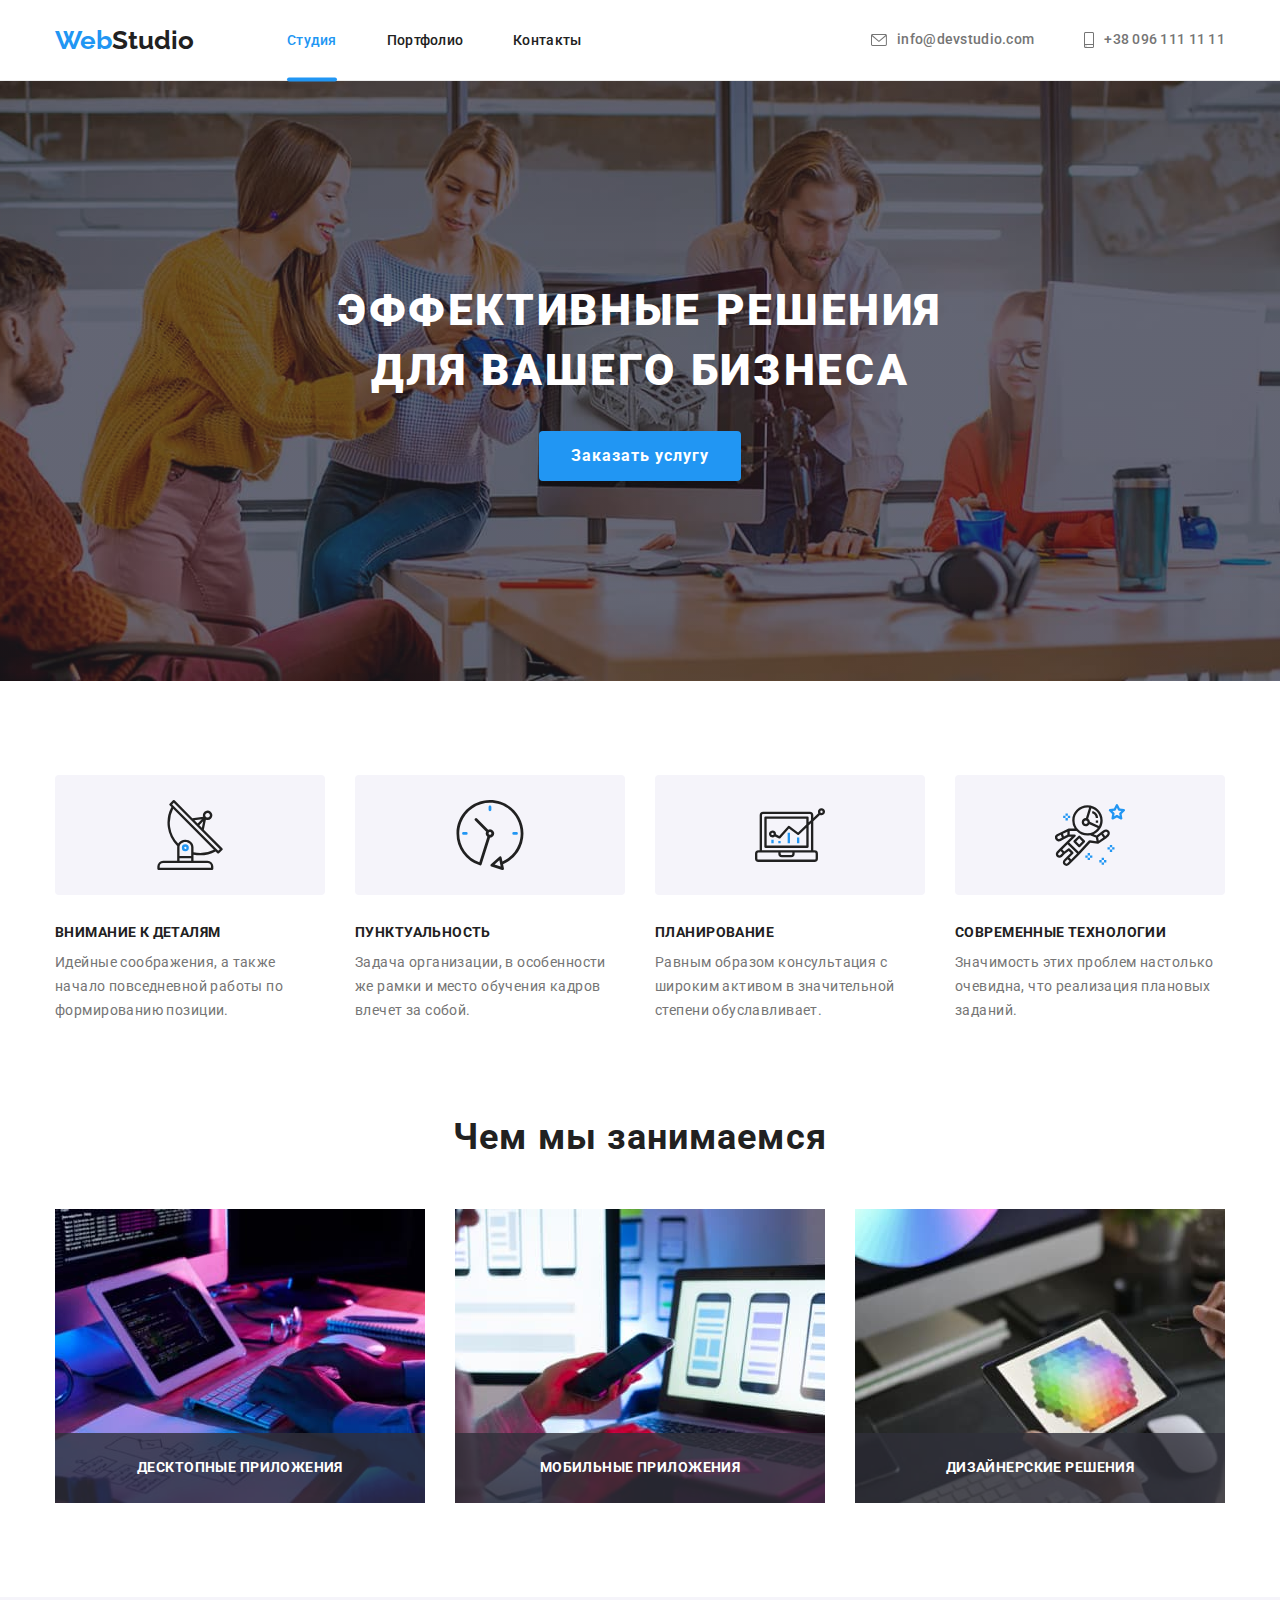
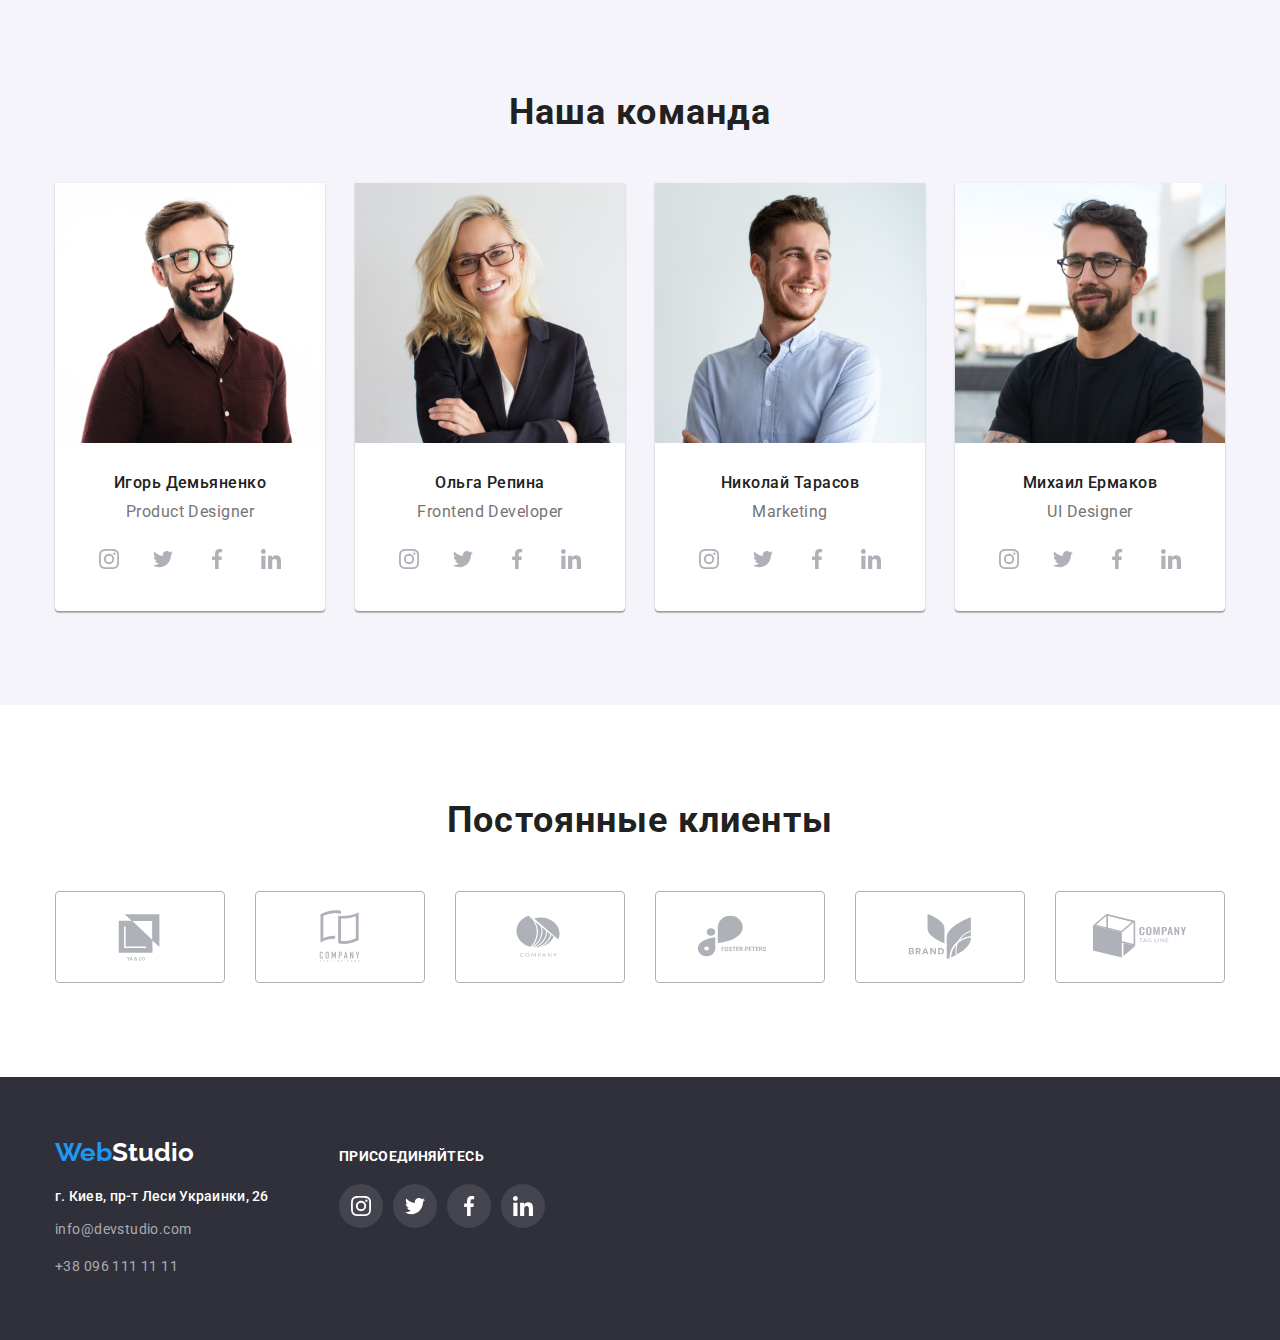
==== index.html @ 439feb78 "copy files fm mod#5" ====
<!DOCTYPE html>
<html lang="ru">
  <head>
    <meta charset="UTF-8" />
    <meta http-equiv="X-UA-Compatible" content="IE=edge" />
    <meta name="viewport" content="width=device-width, initial-scale=1.0" />
    <title>Студия</title>
    <link rel="preconnect" href="https://fonts.googleapis.com" />
    <link rel="preconnect" href="https://fonts.gstatic.com" crossorigin />
    <link
      href="https://fonts.googleapis.com/css2?family=Raleway:wght@700&family=Roboto:wght@400;500;700;900&display=swap"
      rel="stylesheet"
    />
    <link
      rel="stylesheet"
      href="https://cdnjs.cloudflare.com/ajax/libs/modern-normalize/1.1.0/modern-normalize.min.css"
    />
    <link rel="stylesheet" href="./css/styles.css" />
  </head>
  <body>
    <header class="main-header">
      <div class="container flex hrznt-cent">
        <a href="./index.html" class="logo" lang="en"
          ><span class="accent">Web</span>Studio</a
        >
        <nav class="main-nav">
          <ul class="main-manu list">
            <li class="link">
              <a href="./index.html" class="current main-menu-link">Студия</a>
            </li>
            <li class="link">
              <a href="./portfolio.html" class="main-menu-link">Портфолио</a>
            </li>
            <li class="link">
              <a href="#" class="main-menu-link">Контакты</a>
            </li>
          </ul>
        </nav>
        <ul class="address-nav list">
          <li class="address-link">
            <a
              href="mailto:info@devstudio.com"
              class="contacts-header"
              lang="en"
            >
              <svg class="mail-icon" style="width: 16px; height: 12px">
                <use href="./images/icons.svg#icon-envelope"></use>
              </svg>
              info@devstudio.com</a
            >
          </li>
          <li class="address-link">
            <a href="tel:+380961111111" class="contacts-header">
              <svg class="phone-icon" style="width: 10px; height: 16px">
                <use href="./images/icons.svg#icon-smartphone"></use>
              </svg>
              +38 096 111 11 11</a
            >
          </li>
        </ul>
      </div>
    </header>
    <main class="main-content">
      <section class="hero">
        <div class="container">
          <h1 class="hero-title">
            Эффективные решения<br />
            для вашего бизнеса
          </h1>
          <button data-modal-open class="hero-button" type="button">
            Заказать услугу
          </button>
        </div>
      </section>
      <section class="section">
        <div class="container">
          <h2 class="section-title hide">Особенности</h2>
          <ul class="list vision-list">
            <li class="our-vision-list-item">
              <div class="vision-item">
                <svg class="vision-icon" style="width: 70px; height: 70px">
                  <use href="./images/icons.svg#icon-antenna"></use>
                </svg>
              </div>
              <h3 class="vision-title">Внимание к деталям</h3>
              <p class="vision-description">
                Идейные соображения, а также начало повседневной работы по
                формированию позиции.
              </p>
            </li>
            <li class="our-vision-list-item">
              <div class="vision-item">
                <svg class="vision-icon" style="width: 70px; height: 70px">
                  <use href="./images/icons.svg#icon-clock"></use>
                </svg>
              </div>
              <h3 class="vision-title">Пунктуальность</h3>
              <p class="vision-description">
                Задача организации, в особенности же рамки и место обучения
                кадров влечет за собой.
              </p>
            </li>
            <li class="our-vision-list-item">
              <div class="vision-item">
                <svg class="vision-icon" style="width: 70px; height: 70px">
                  <use href="./images/icons.svg#icon-diagram"></use>
                </svg>
              </div>
              <h3 class="vision-title">Планирование</h3>
              <p class="vision-description">
                Равным образом консультация с широким активом в значительной
                степени обуславливает.
              </p>
            </li>
            <li class="our-vision-list-item">
              <div class="vision-item">
                <svg class="vision-icon" style="width: 70px; height: 70px">
                  <use href="./images/icons.svg#icon-astronaut"></use>
                </svg>
              </div>
              <h3 class="vision-title">Современные технологии</h3>
              <p class="vision-description">
                Значимость этих проблем настолько очевидна, что реализация
                плановых заданий.
              </p>
            </li>
          </ul>
        </div>
      </section>
      <section class="section cut-top">
        <div class="container">
          <h2 class="section-title">Чем мы занимаемся</h2>
          <ul class="list activities">
            <li class="activities-item">
              <div class="img-box">
                <img
                  class="activity-img no-gap"
                  src="./images/img1.jpg"
                  alt="Написанием кода"
                  width="370"
                  height="294"
                />
                <div class="info-box">
                  <p class="img-text">Десктопные приложения</p>
                </div>
              </div>
            </li>
            <li class="activities-item">
              <div class="img-box">
                <img
                  class="activity-img no-gap"
                  src="./images/img2.jpg"
                  alt="Разработка приложений для телефона"
                  width="370"
                  height="294"
                />
                <div class="info-box">
                  <p class="img-text">Мобильные приложения</p>
                </div>
              </div>
            </li>
            <li class="activities-item">
              <div class="img-box">
                <img
                  class="activity-img no-gap"
                  src="./images/img3.jpg"
                  alt="Подбор цветовой гаммы"
                  width="370"
                  height="294"
                />
                <div class="info-box">
                  <p class="img-text">Дизайнерские решения</p>
                </div>
              </div>
            </li>
          </ul>
        </div>
      </section>
      <section class="section secnd-section-color">
        <div class="container">
          <h2 class="section-title">Наша команда</h2>
          <ul class="list crew">
            <li class="crew-card">
              <img
                class="crew-photo no-gap"
                src="./images/img-designer.jpg"
                alt="Член команды"
                width="270"
                height="260"
              />
              <div class="crew-tag">
                <h3 class="crew-name">Игорь Демьяненко</h3>
                <p class="crew-job" lang="en">Product Designer</p>
                <ul class="crew-buttons flex list">
                  <li class="crew-link">
                    <a href="#" class="crew-button">
                      <svg
                        class="crew-btn-icon"
                        style="width: 20px; height: 20px"
                      >
                        <use href="./images/icons.svg#icon-instagram"></use>
                      </svg>
                    </a>
                  </li>
                  <li class="crew-link">
                    <a href="#" class="crew-button">
                      <svg
                        class="crew-btn-icon"
                        style="width: 20px; height: 20px"
                      >
                        <use href="./images/icons.svg#icon-twitter"></use>
                      </svg>
                    </a>
                  </li>
                  <li class="crew-link">
                    <a href="#" class="crew-button">
                      <svg
                        class="crew-btn-icon"
                        style="width: 20px; height: 20px"
                      >
                        <use href="./images/icons.svg#icon-facebook"></use>
                      </svg>
                    </a>
                  </li>
                  <li class="crew-link">
                    <a href="#" class="crew-button">
                      <svg
                        class="crew-btn-icon"
                        style="width: 20px; height: 20px"
                      >
                        <use href="./images/icons.svg#icon-linkedin"></use>
                      </svg>
                    </a>
                  </li>
                </ul>
              </div>
            </li>
            <li class="crew-card">
              <img
                class="crew-photo no-gap"
                src="./images/img-developer.jpg"
                alt="Член команды"
                width="270"
                height="260"
              />
              <div class="crew-tag">
                <h3 class="crew-name">Ольга Репина</h3>
                <p class="crew-job" lang="en">Frontend Developer</p>
                <ul class="crew-buttons flex list">
                  <li class="crew-link">
                    <a href="#" class="crew-button">
                      <svg
                        class="crew-btn-icon"
                        style="width: 20px; height: 20px"
                      >
                        <use href="./images/icons.svg#icon-instagram"></use>
                      </svg>
                    </a>
                  </li>
                  <li class="crew-link">
                    <a href="#" class="crew-button">
                      <svg
                        class="crew-btn-icon"
                        style="width: 20px; height: 20px"
                      >
                        <use href="./images/icons.svg#icon-twitter"></use>
                      </svg>
                    </a>
                  </li>
                  <li class="crew-link">
                    <a href="#" class="crew-button">
                      <svg
                        class="crew-btn-icon"
                        style="width: 20px; height: 20px"
                      >
                        <use href="./images/icons.svg#icon-facebook"></use>
                      </svg>
                    </a>
                  </li>
                  <li class="crew-link">
                    <a href="#" class="crew-button">
                      <svg
                        class="crew-btn-icon"
                        style="width: 20px; height: 20px"
                      >
                        <use href="./images/icons.svg#icon-linkedin"></use>
                      </svg>
                    </a>
                  </li>
                </ul>
              </div>
            </li>
            <li class="crew-card">
              <img
                class="crew-photo no-gap"
                src="./images/img-marketing.jpg"
                alt="Член команды"
                width="270"
                height="260"
              />
              <div class="crew-tag">
                <h3 class="crew-name">Николай Тарасов</h3>
                <p class="crew-job" lang="en">Marketing</p>
                <ul class="crew-buttons flex list">
                  <li class="crew-link">
                    <a href="#" class="crew-button">
                      <svg
                        class="crew-btn-icon"
                        style="width: 20px; height: 20px"
                      >
                        <use href="./images/icons.svg#icon-instagram"></use>
                      </svg>
                    </a>
                  </li>
                  <li class="crew-link">
                    <a href="#" class="crew-button">
                      <svg
                        class="crew-btn-icon"
                        style="width: 20px; height: 20px"
                      >
                        <use href="./images/icons.svg#icon-twitter"></use>
                      </svg>
                    </a>
                  </li>
                  <li class="crew-link">
                    <a href="#" class="crew-button">
                      <svg
                        class="crew-btn-icon"
                        style="width: 20px; height: 20px"
                      >
                        <use href="./images/icons.svg#icon-facebook"></use>
                      </svg>
                    </a>
                  </li>
                  <li class="crew-link">
                    <a href="#" class="crew-button">
                      <svg
                        class="crew-btn-icon"
                        style="width: 20px; height: 20px"
                      >
                        <use href="./images/icons.svg#icon-linkedin"></use>
                      </svg>
                    </a>
                  </li>
                </ul>
              </div>
            </li>
            <li class="crew-card">
              <img
                class="crew-photo no-gap"
                src="./images/img-ui.jpg"
                alt="Член команды"
                width="270"
                height="260"
              />
              <div class="crew-tag">
                <h3 class="crew-name">Михаил Ермаков</h3>
                <p class="crew-job" lang="en">UI Designer</p>
                <ul class="crew-buttons flex list">
                  <li class="crew-link">
                    <a href="#" class="crew-button">
                      <svg
                        class="crew-btn-icon"
                        style="width: 20px; height: 20px"
                      >
                        <use href="./images/icons.svg#icon-instagram"></use>
                      </svg>
                    </a>
                  </li>
                  <li class="crew-link">
                    <a href="#" class="crew-button">
                      <svg
                        class="crew-btn-icon"
                        style="width: 20px; height: 20px"
                      >
                        <use href="./images/icons.svg#icon-twitter"></use>
                      </svg>
                    </a>
                  </li>
                  <li class="crew-link">
                    <a href="#" class="crew-button">
                      <svg
                        class="crew-btn-icon"
                        style="width: 20px; height: 20px"
                      >
                        <use href="./images/icons.svg#icon-facebook"></use>
                      </svg>
                    </a>
                  </li>
                  <li class="crew-link">
                    <a href="#" class="crew-button">
                      <svg
                        class="crew-btn-icon"
                        style="width: 20px; height: 20px"
                      >
                        <use href="./images/icons.svg#icon-linkedin"></use>
                      </svg>
                    </a>
                  </li>
                </ul>
              </div>
            </li>
          </ul>
        </div>
      </section>
      <section class="section">
        <div class="container">
          <h2 class="section-title">Постоянные клиенты</h2>
          <ul class="list clients">
            <li class="client">
              <a href="" class="client-item">
                <svg class="client-icon" style="width: 106px; height: 60px">
                  <use href="./images/icons.svg#icon-client-1"></use>
                </svg>
              </a>
            </li>
            <li class="client">
              <a href="" class="client-item">
                <svg class="client-icon" style="width: 106px; height: 60px">
                  <use href="./images/icons.svg#icon-client-2"></use>
                </svg>
              </a>
            </li>
            <li class="client">
              <a href="" class="client-item">
                <svg class="client-icon" style="width: 106px; height: 60px">
                  <use href="./images/icons.svg#icon-client-3"></use>
                </svg>
              </a>
            </li>
            <li class="client">
              <a href="" class="client-item">
                <svg class="client-icon" style="width: 106px; height: 60px">
                  <use href="./images/icons.svg#icon-client-4"></use>
                </svg>
              </a>
            </li>
            <li class="client">
              <a href="" class="client-item">
                <svg class="client-icon" style="width: 106px; height: 60px">
                  <use href="./images/icons.svg#icon-client-5"></use>
                </svg>
              </a>
            </li>
            <li class="client">
              <a href="" class="client-item">
                <svg class="client-icon" style="width: 106px; height: 60px">
                  <use href="./images/icons.svg#icon-client-6"></use>
                </svg>
              </a>
            </li>
          </ul>
        </div>
      </section>
    </main>
    <footer class="main-footer">
      <div class="container flex">
        <div class="address">
          <a href="./index.html" class="logo-footer" lang="en"
            ><span class="accent">Web</span
            ><span class="logo-white">Studio</span></a
          >
          <address>
            <ul class="address-footer list">
              <li class="address-item">
                <a href="#" class="address-link"
                  >г. Киев, пр-т Леси Украинки, 26</a
                >
              </li>
              <li class="address-item">
                <a
                  href="mailto:info@devstudio.com"
                  class="contacts-footer"
                  lang="en"
                  >info@devstudio.com</a
                >
              </li>
              <li class="address-item">
                <a href="tel:+380961111111" class="contacts-footer"
                  >+38 096 111 11 11</a
                >
              </li>
            </ul>
          </address>
        </div>
        <div class="social">
          <h2 class="social-title">присоединяйтесь</h2>
          <ul class="social-links flex list">
            <li class="social-link">
              <a href="" class="social-item">
                <svg class="social-icon" style="width: 20px; height: 20px">
                  <use href="./images/icons.svg#icon-instagram"></use>
                </svg>
              </a>
            </li>
            <li class="social-link">
              <a href="" class="social-item">
                <svg class="social-icon" style="width: 20px; height: 20px">
                  <use href="./images/icons.svg#icon-twitter"></use>
                </svg>
              </a>
            </li>
            <li class="social-link">
              <a href="" class="social-item">
                <svg class="social-icon" style="width: 20px; height: 20px">
                  <use href="./images/icons.svg#icon-facebook"></use>
                </svg>
              </a>
            </li>
            <li class="social-link">
              <a href="" class="social-item">
                <svg class="social-icon" style="width: 20px; height: 20px">
                  <use href="./images/icons.svg#icon-linkedin"></use>
                </svg>
              </a>
            </li>
          </ul>
        </div>
      </div>
    </footer>
    <div class="backdrop is-hidden" data-modal>
      <div class="modal">
        <!-- <p>
                Lorem ipsum dolor sit amet consectetur adipisicing elit.
                Veritatis aut exercitationem obcaecati deleniti iste.
                Repudiandae consequuntur veritatis, fugit repellat neque, ea
                fugiat odit laboriosam est ducimus ipsam dolor hic amet!
              </p> -->
        <button data-modal-close class="modal-button" type="button">
          <svg class="social-icon" style="width: 18px; height: 18px">
            <use href="./images/icons.svg#close-black"></use>
          </svg>
        </button>
      </div>
    </div>
    <script src="./js/modal.js"></script>
  </body>
</html>
---- css/styles.css ----
:root {
  --primary-text-color: rgba(33, 33, 33, 1);
  --secondary-text-color: rgba(117, 117, 117, 1);
  --accent-color: rgba(33, 150, 243, 1);
  --primary-white-color: rgba(255, 255, 255, 1);
  --secondary-section-color: rgba(245, 244, 250, 1);
  --slave-bcg-color: rgba(47, 48, 58, 1);
  --contacts-footer: rgba(255, 255, 255, 0.6);
}

html {
  box-sizing: border-box;
}

*,
*::before,
*::after {
  box-sizing: inherit;
}

body {
  font-family: Roboto, sans-serif;
  color: var(--primary-text-color);

  background-color: var(--primary-white-color);
}

.list {
  padding: 0;
  margin: 0;

  list-style-type: none;
}

.accent {
  color: var(--accent-color);
}

.secnd-section-color {
  background-color: var(--secondary-section-color);
}

.flex {
  display: flex;
}

.hrznt-cent {
  align-items: center;
}

.hide {
  position: absolute;
  width: 1px;
  height: 1px;
  margin: -1px;
  border: 0;
  padding: 0;

  white-space: nowrap;
  clip-path: inset(100%);
  clip: rect(0 0 0 0);
  overflow: hidden;
}

.section.cut-top {
  padding-top: 0;
}

.container {
  width: 1200px;
  margin-left: auto;
  margin-right: auto;
  padding-left: 15px;
  padding-right: 15px;
}

.main-header {
  border-bottom: 1px solid rgba(236, 236, 236, 1);
}

.main-manu {
  display: flex;
  margin-left: 93px;
}

.main-manu .link + .link {
  margin-left: 50px;
}

.address-nav {
  display: flex;
  margin-left: auto;
}

.address-nav > .address-link + .address-link {
  margin-left: 50px;
}

.main-menu-link {
  display: inline-flex;
  position: relative;
  display: block;
  padding-top: 32px;
  padding-bottom: 32px;

  text-decoration-line: none;
  font-size: 14px;
  font-weight: 500;
  line-height: 1.17;
  letter-spacing: 0.02em;
  color: var(--primary-text-color);
  transition: color 250ms cubic-bezier(0.4, 0, 0.2, 1);
}

.main-menu-link:hover,
.main-menu-link:focus {
  color: var(--accent-color);
}

.main-menu-link::after {
  position: absolute;
  display: block;
  content: '';
  height: 4px;
  width: 100%;
  background-color: var(--accent-color);
  border-radius: 2px;
  opacity: 0;
  transform: translateY(0px);
  transition: transform 250ms cubic-bezier(0.4, 0, 0.2, 1),
    opacity 250ms cubic-bezier(0.4, 0, 0.2, 1);
}

.main-menu-link:hover::after,
.main-menu-link:focus::after {
  position: absolute;
  display: block;
  content: '';
  height: 4px;
  width: 100%;
  background-color: var(--accent-color);
  border-radius: 2px;
  opacity: 1;
  transform: translateY(29px);
}

.current {
  color: var(--accent-color);
}

.current::before {
  position: absolute;
  display: block;
  content: '';
  height: 4px;
  width: 100%;
  background-color: var(--accent-color);
  border-radius: 2px;
  transform: translateY(45.5px);
}

.logo,
.logo-footer {
  text-decoration-line: none;
  font-family: Raleway;
  font-size: 26px;
  font-weight: 700;
  line-height: 1.17;
  color: var(--primary-text-color);
}

.logo-footer {
  display: block;
  margin-bottom: 20px;
}

.logo-white {
  color: var(--primary-white-color);
}

.mail-icon {
  fill: currentColor;
  margin-right: 10px;
}

.phone-icon {
  fill: currentColor;
  margin-right: 10px;
}

.contacts-header {
  display: flex;
  align-items: center;
  padding-top: 32px;
  padding-bottom: 32px;

  text-decoration-line: none;
  font-weight: 500;
  color: var(--secondary-text-color);
  transition: color 250ms cubic-bezier(0.4, 0, 0.2, 1);
}

.contacts-header:hover,
.contacts-header:focus {
  color: var(--accent-color);
}

.contacts-footer {
  text-decoration-line: none;
  font-style: normal;
  font-weight: 400;
  font-size: 14px;
  line-height: 2;
  letter-spacing: 0.03em;
  color: var(--contacts-footer);
  transition: color 250ms cubic-bezier(0.4, 0, 0.2, 1);
}

.contacts-footer:hover,
.contacts-footer:focus {
  color: var(--accent-color);
}

.vision-description {
  margin: 0;

  font-style: normal;
  font-weight: 400;
  font-size: 14px;
  line-height: 1.7;
  letter-spacing: 0.03em;
  color: var(--secondary-text-color);
}

.hero {
  padding-top: 200px;
  padding-bottom: 200px;

  text-align: center;

  background-image: linear-gradient(
      to right,
      rgba(47, 48, 58, 0.4),
      rgba(47, 48, 58, 0.4)
    ),
    url(../images/hero-bkg.jpg),
    linear-gradient(to right, rgba(196, 196, 196, 1), rgba(196, 196, 196, 1));
  background-size: auto;
  background-position: center;
  background-repeat: no-repeat;
}

.hero-title {
  margin-top: 0;
  margin-bottom: 30px;

  font-size: 44px;
  font-weight: 900;
  line-height: 1.36;
  letter-spacing: 0.06em;
  text-transform: uppercase;
  color: var(--primary-white-color);
}

.hero-button {
  padding: 10px 32px;

  font-weight: 700;
  font-size: 16px;
  line-height: 1.88;
  letter-spacing: 0.06em;
  color: var(--primary-white-color);

  background-color: var(--accent-color);
  box-shadow: 0px 4px 4px rgba(0, 0, 0, 0.15);
  border-radius: 4px;
  border: 0;
}

.hero-button:hover,
.hero-button:focus {
  letter-spacing: 0.06em;
  color: var(--primary-white-color);

  background-color: rgba(24, 140, 232, 1);
  box-shadow: 0px 4px 4px rgba(0, 0, 0, 0.15);
}

/* MODAL WINDOW */

.backdrop {
  position: fixed;
  top: 0;
  left: 0;
  width: 100%;
  height: 100%;
  background-color: rgba(0, 0, 0, 0.2);

  opacity: 1;

  transition: opacity 250ms cubic-bezier(0.4, 0, 0.2, 1);
}

.backdrop.is-hidden {
  opacity: 0;
  pointer-events: none;
}

.backdrop.is-hidden .modal {
  transform: translate(-50%, -50%) scale(1.1);
}

.modal {
  position: absolute;
  top: 50%;
  left: 50%;

  height: 581px;
  width: 528px;
  background-color: var(--primary-white-color);
  box-shadow: 0px 1px 3px rgba(0, 0, 0, 0.12), 0px 1px 1px rgba(0, 0, 0, 0.14),
    0px 2px 1px rgba(0, 0, 0, 0.2);
  border-radius: 4px;

  transform: translate(-50%, -50%) scale(1);

  transition: transform 250ms cubic-bezier(0.4, 0, 0.2, 1);
}

.modal-button {
  display: flex;
  justify-content: center;
  align-items: center;
  position: absolute;
  top: 8px;
  right: 8px;
  width: 30px;
  height: 30px;

  border-radius: 50%;
  background-color: var(--primary-white-color);
  border: 1px solid rgba(0, 0, 0, 0.1);
}

.modal-button:hover,
.modal-button:focus {
  color: currentColor;
}

.vision-list {
  display: flex;
  flex-wrap: wrap;
  margin: -15px;
}

.vision-item {
  display: flex;
  justify-content: center;
  align-items: center;
  width: 270px;
  height: 120px;
  margin-bottom: 30px;
  background-color: var(--secondary-section-color);
  border-radius: 4px;
}

.vision-icon {
  padding: 0;
}

.our-vision-list-item {
  margin: 15px;
  width: 270px;
}

.section {
  padding-top: 94px;
  padding-bottom: 94px;
}

.activities {
  display: flex;
}

.activities-item + .activities-item {
  margin-left: 30px;
}

.no-gap {
  display: block;
}

.img-box {
  display: flex;
  position: relative;
}

.activities-item .info-box {
  bottom: 0;

  padding: 24px;

  position: absolute;
  display: flex;
  justify-content: center;
  align-items: center;
  max-width: 100%;
  min-width: 100%;
  height: 70px;
  background-color: rgba(47, 48, 58, 0.8);
}

.activities-item .img-text {
  display: block;
  margin: 0;
  font-family: 'Roboto';
  font-style: normal;
  font-weight: 700;
  font-size: 14px;
  line-height: 1.14;
  text-align: center;
  letter-spacing: 0.03em;
  text-transform: uppercase;

  color: var(--primary-white-color);
}

.filter {
  display: flex;
  margin-bottom: 50px;
  justify-content: center;
}

.filter-item + .filter-item {
  margin-left: 8px;
}

.filter-button {
  text-decoration: none;

  padding: 6px 22px;

  font-weight: 500;
  font-size: 16px;
  line-height: 1.63;

  letter-spacing: 0.03em;
  color: var(--primary-text-color);

  background-color: var(--secondary-section-color);
  border: 0px;
  border-radius: 4px;
  box-shadow: 0px 3px 1px rgba(0, 0, 0, 0), 0px 1px 2px rgba(0, 0, 0, 0),
    0px 2px 2px rgba(0, 0, 0, 0);
  transition: background-color 250ms cubic-bezier(0.4, 0, 0.2, 1),
    color 250ms cubic-bezier(0.4, 0, 0.2, 1),
    box-shadow 250ms cubic-bezier(0.4, 0, 0.2, 1);
}

.filter-button:hover,
.filter-button:focus {
  color: var(--primary-white-color);
  background-color: var(--accent-color);
  box-shadow: 0px 3px 1px rgba(0, 0, 0, 0.1), 0px 1px 2px rgba(0, 0, 0, 0.08),
    0px 2px 2px rgba(0, 0, 0, 0.12);
}

.project-portfolio {
  display: flex;
  flex-wrap: wrap;
  margin: -15px;
}

.project-card {
  margin: 15px;
  width: 370px;
  height: 404px;
  box-shadow: 0px 1px 1px rgba(0, 0, 0, 0), 0px 4px 4px rgba(0, 0, 0, 0),
    1px 4px 6px rgba(0, 0, 0, 0);
  transition: box-shadow 250ms cubic-bezier(0.4, 0, 0.2, 1);
}

.project-link {
  display: block;
  text-decoration: none;
  width: 100%;
  height: 100%;
}

.project-card .img-box {
  overflow: hidden;
}

.project-card:focus,
.project-card:hover {
  box-shadow: 0px 1px 1px rgba(0, 0, 0, 0.12), 0px 4px 4px rgba(0, 0, 0, 0.06),
    1px 4px 6px rgba(0, 0, 0, 0.16);
}

.project-card .text-box {
  display: flex;
  align-items: center;
  position: absolute;
  top: 0;
  left: 0;
  width: 100%;
  height: 100%;
  padding: 24px;
  background-color: rgba(33, 150, 243, 0.9);
  transform: translateY(100%);
  transition: transform 250ms cubic-bezier(0.4, 0, 0.2, 1);
}

.project-card .project-link:focus .text-box,
.project-card .project-link:hover .text-box {
  display: flex;
  align-items: center;
  position: absolute;
  top: 0;
  left: 0;
  width: 100%;
  height: 100%;
  padding: 24px;
  background-color: rgba(33, 150, 243, 0.9);
  transform: translateY(0%);
}

.project-img {
  max-width: 100%;
  height: auto;
}

.project-card .text {
  margin: 0;

  font-family: Roboto;
  font-style: normal;
  font-weight: 400;
  font-size: 18px;
  line-height: 1.56;
  letter-spacing: 0.03em;
  color: var(--primary-white-color);
}

.project-tag {
  text-decoration-style: none;
  padding: 20px 24px 20px 24px;

  border-left: 1px solid rgba(238, 238, 238, 1);
  border-right: 1px solid rgba(238, 238, 238, 1);
  border-bottom: 1px solid rgba(238, 238, 238, 1);
}

.project-name {
  color: var(--primary-text-color);
  margin: 0px 0px 4px 0px;

  font-style: normal;
  font-weight: 700;
  font-size: 18px;
  line-height: 2;
  letter-spacing: 0.06em;
}

.project-category {
  margin: 0;

  font-style: normal;
  font-weight: 400;
  font-size: 16px;
  line-height: 30px;
  letter-spacing: 0.03em;
  color: var(--secondary-text-color);
}

.vision-title {
  margin-top: 0;
  margin-bottom: 10px;

  font-family: Roboto;
  font-weight: 700;
  font-size: 14px;
  line-height: 1.14;
  letter-spacing: 0.03em;
  text-transform: uppercase;
}

.section-title {
  margin-top: 0;
  margin-bottom: 50px;

  font-weight: 700;
  font-size: 36px;
  line-height: 1.17;
  text-align: center;
  letter-spacing: 0.03em;
}

.crew-card {
  width: 270px;
  margin: 15px;

  background-color: var(--primary-white-color);
  box-shadow: 0px 1px 3px rgba(0, 0, 0, 0.12), 0px 1px 1px rgba(0, 0, 0, 0.14),
    0px 2px 1px rgba(0, 0, 0, 0.2);
  border-radius: 0px 0px 4px 4px;
}

.crew {
  display: flex;
  flex-wrap: wrap;
  margin: -15px;
}

.crew-tag {
  padding-top: 30px;
  padding-bottom: 30px;

  flex-direction: column;
}

.crew-name {
  margin-top: 0;
  margin-bottom: 10px;

  text-align: center;
  font-weight: 500;
  font-size: 16px;
  line-height: 1.19;
  letter-spacing: 0.03em;
}

.crew-job {
  margin: 0 0 16px 0;

  text-align: center;
  font-weight: 400;
  font-size: 16px;
  line-height: 1.19;
  letter-spacing: 0.03em;
  color: var(--secondary-text-color);
}

.crew-buttons {
  justify-content: center;
  padding: 0;
  align-items: center;
}

.crew-buttons .crew-link + .crew-link {
  margin-left: 10px;
}

.crew-button {
  display: flex;
  justify-content: center;
  align-items: center;
  padding: 12px;
  width: 44px;
  height: 44px;
  background-color: var(--primary-white-color);
  border: 0;
  border-radius: 50%;
  fill: rgba(175, 177, 184, 1);
  background-position: center;
  transition: fill 250ms cubic-bezier(0.4, 0, 0.2, 1),
    background-color 250ms cubic-bezier(0.4, 0, 0.2, 1);
}

.crew-button:hover,
.crew-button:focus {
  background-color: var(--accent-color);
  fill: var(--primary-white-color);
}

.crew-btn-icon {
  margin: 0;
  padding: 0;
  object-fit: contain;
}

.clients {
  display: flex;
  justify-content: center;
}

.client-item {
  display: flex;
  width: 170px;
  height: 92px;
  justify-content: center;
  align-items: center;
  color: rgba(175, 177, 184, 1);
  border: 1px solid;
  border-radius: 4px;
  transition: color 250ms cubic-bezier(0.4, 0, 0.2, 1);
}

.client-item:hover,
.client-item:focus {
  color: var(--accent-color);
}

.client + .client {
  margin-left: 30px;
}

.client-icon {
  padding: 0;
  margin: 0;
  fill: currentColor;
}

.address-link {
  text-decoration: none;
  font-family: Roboto;
  font-style: normal;
  font-weight: 500;
  font-size: 14px;
  line-height: 1.14;
  letter-spacing: 0.02em;
  color: var(--primary-white-color);
}

.main-footer .container.flex {
  align-items: baseline;
}

.main-footer {
  padding-top: 60px;
  padding-bottom: 60px;
  margin: auto;

  background-color: var(--slave-bcg-color);
}

.address-footer {
  display: flex;
  flex-direction: column;
}

.address-item + .address-item {
  margin-top: 9px;
}

.social {
  margin-left: 70px;
}

.social-title {
  font-weight: 700;
  font-size: 14px;
  line-height: 16px;
  letter-spacing: 0.03em;
  text-transform: uppercase;
  margin: 0px 0px 20px 0px;

  color: var(--primary-white-color);
}

.social-links {
  padding: 0;
  margin: 0;
}

.social-link + .social-link {
  margin-left: 10px;
}

.social-item {
  display: flex;
  justify-content: center;
  align-items: center;
  padding: 0;
  width: 44px;
  height: 44px;
  background-color: rgba(255, 255, 255, 0.1);
  border: 0;
  border-radius: 50%;
  fill: var(--primary-white-color);
  background-position: center;
  transition: background-color 250ms cubic-bezier(0.4, 0, 0.2, 1);
}

.social-item:hover,
.social-item:focus {
  background-color: var(--accent-color);
}

.social-icon {
  margin: 0;
  padding: 0;
}
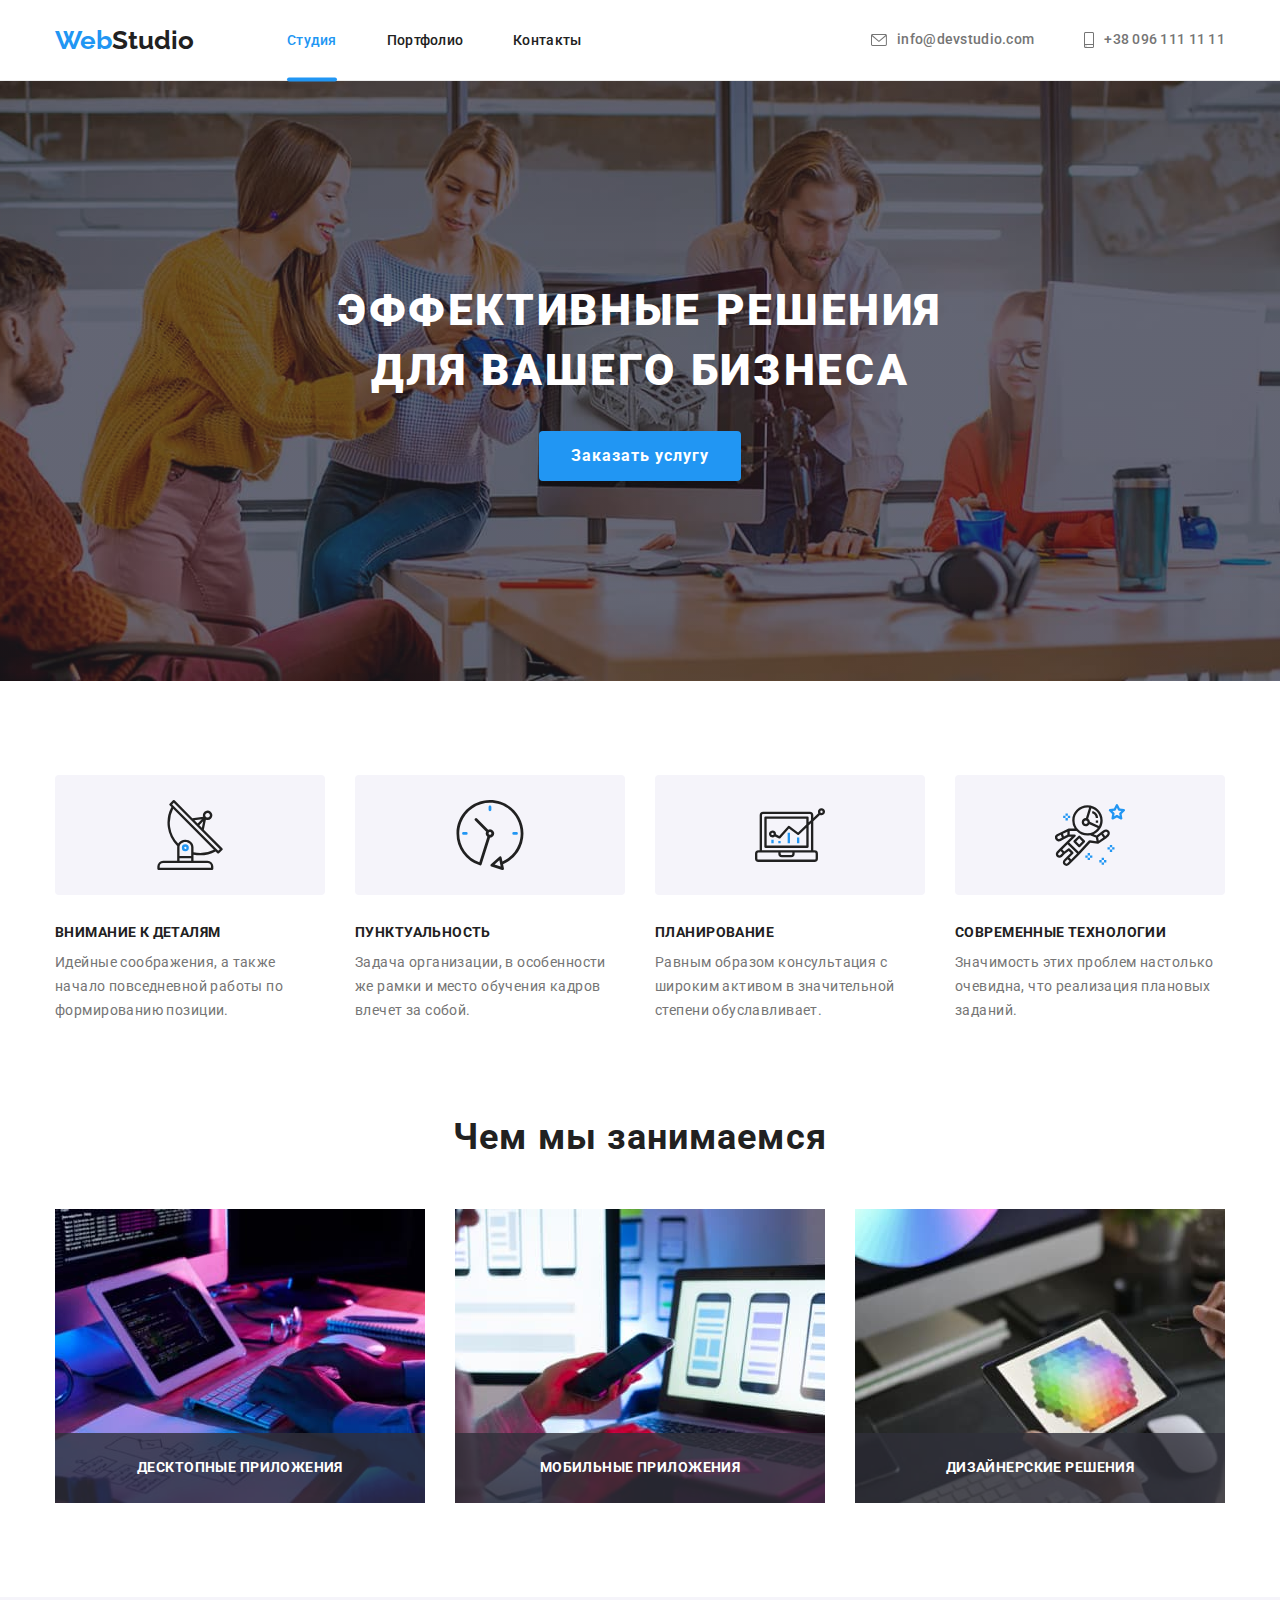
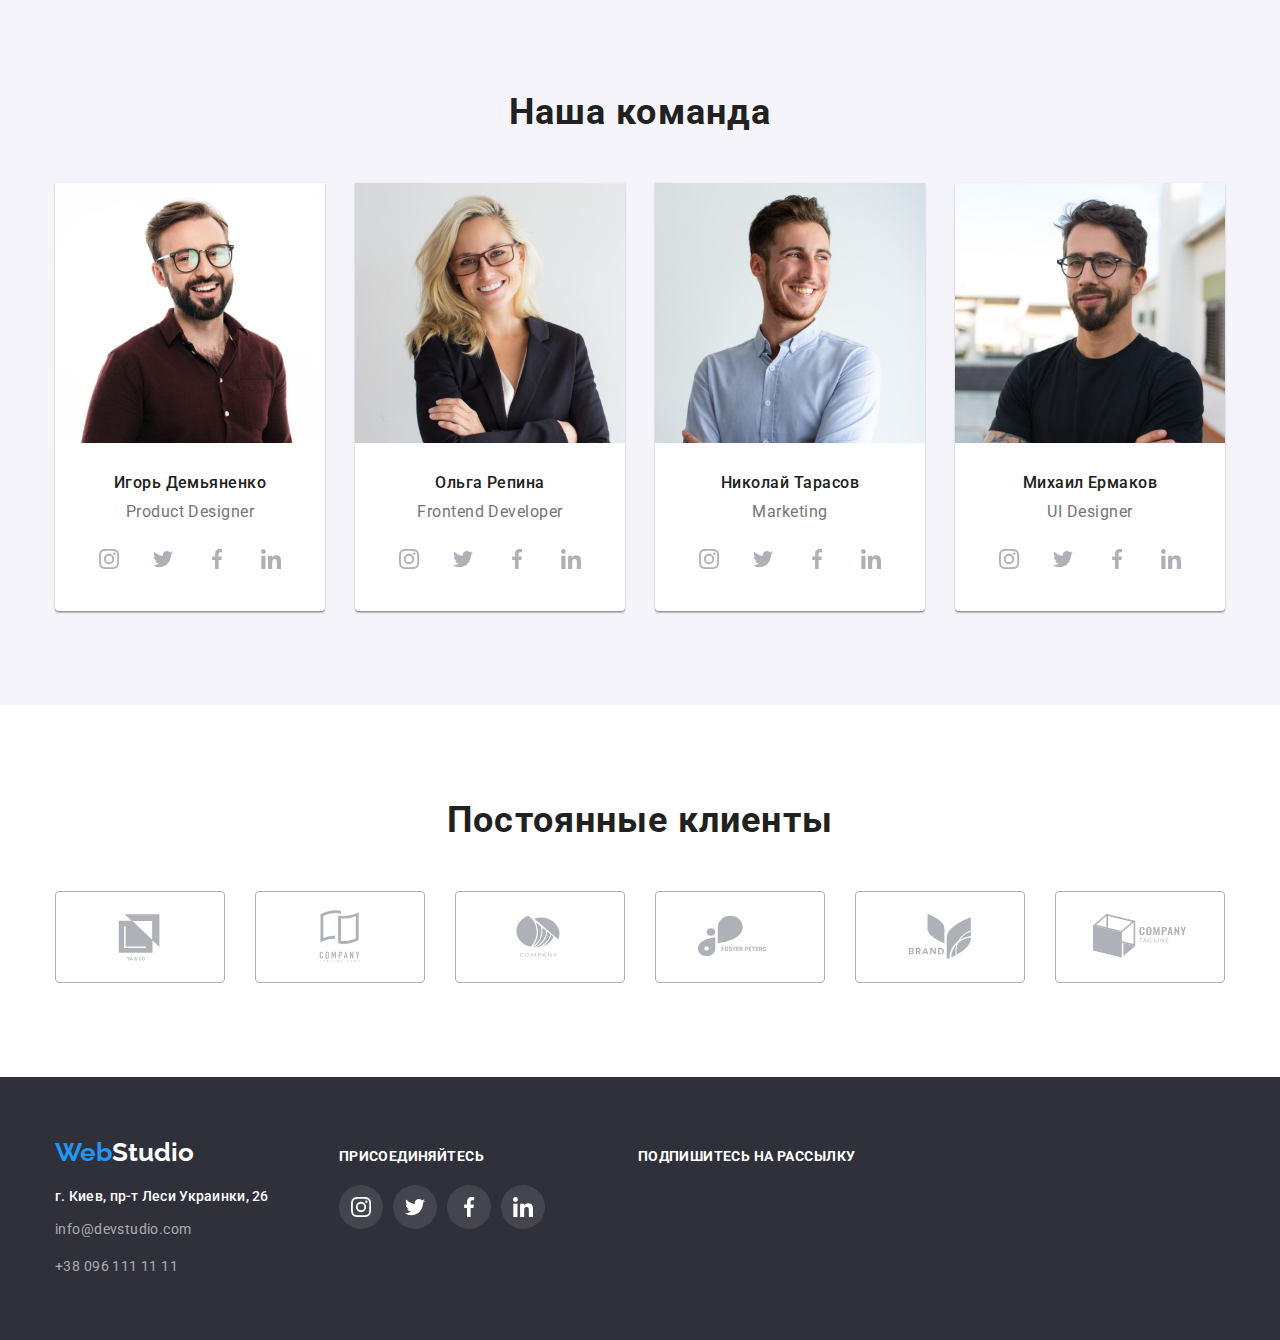
==== commit f35d94bb: "corrected" ====
--- a/index.html
+++ b/index.html
@@ -516,6 +516,9 @@
             </li>
           </ul>
         </div>
+        <div class="mail-input">
+          <h2 class="mail-input-title">Подпишитесь на рассылку</h2>
+        </div>
       </div>
     </footer>
     <div class="backdrop is-hidden" data-modal>
--- a/css/styles.css
+++ b/css/styles.css
@@ -750,7 +750,7 @@
 .social-title {
   font-weight: 700;
   font-size: 14px;
-  line-height: 16px;
+  line-height: 1.14;
   letter-spacing: 0.03em;
   text-transform: uppercase;
   margin: 0px 0px 20px 0px;
@@ -791,3 +791,18 @@
   margin: 0;
   padding: 0;
 }
+
+.mail-input-title {
+  font-weight: 700;
+  font-size: 14px;
+  line-height: 1.14;
+  letter-spacing: 0.03em;
+  text-transform: uppercase;
+  margin: 0px 0px 20px 0px;
+
+  color: var(--primary-white-color);
+}
+
+.mail-input {
+  margin-left: 93px;
+}
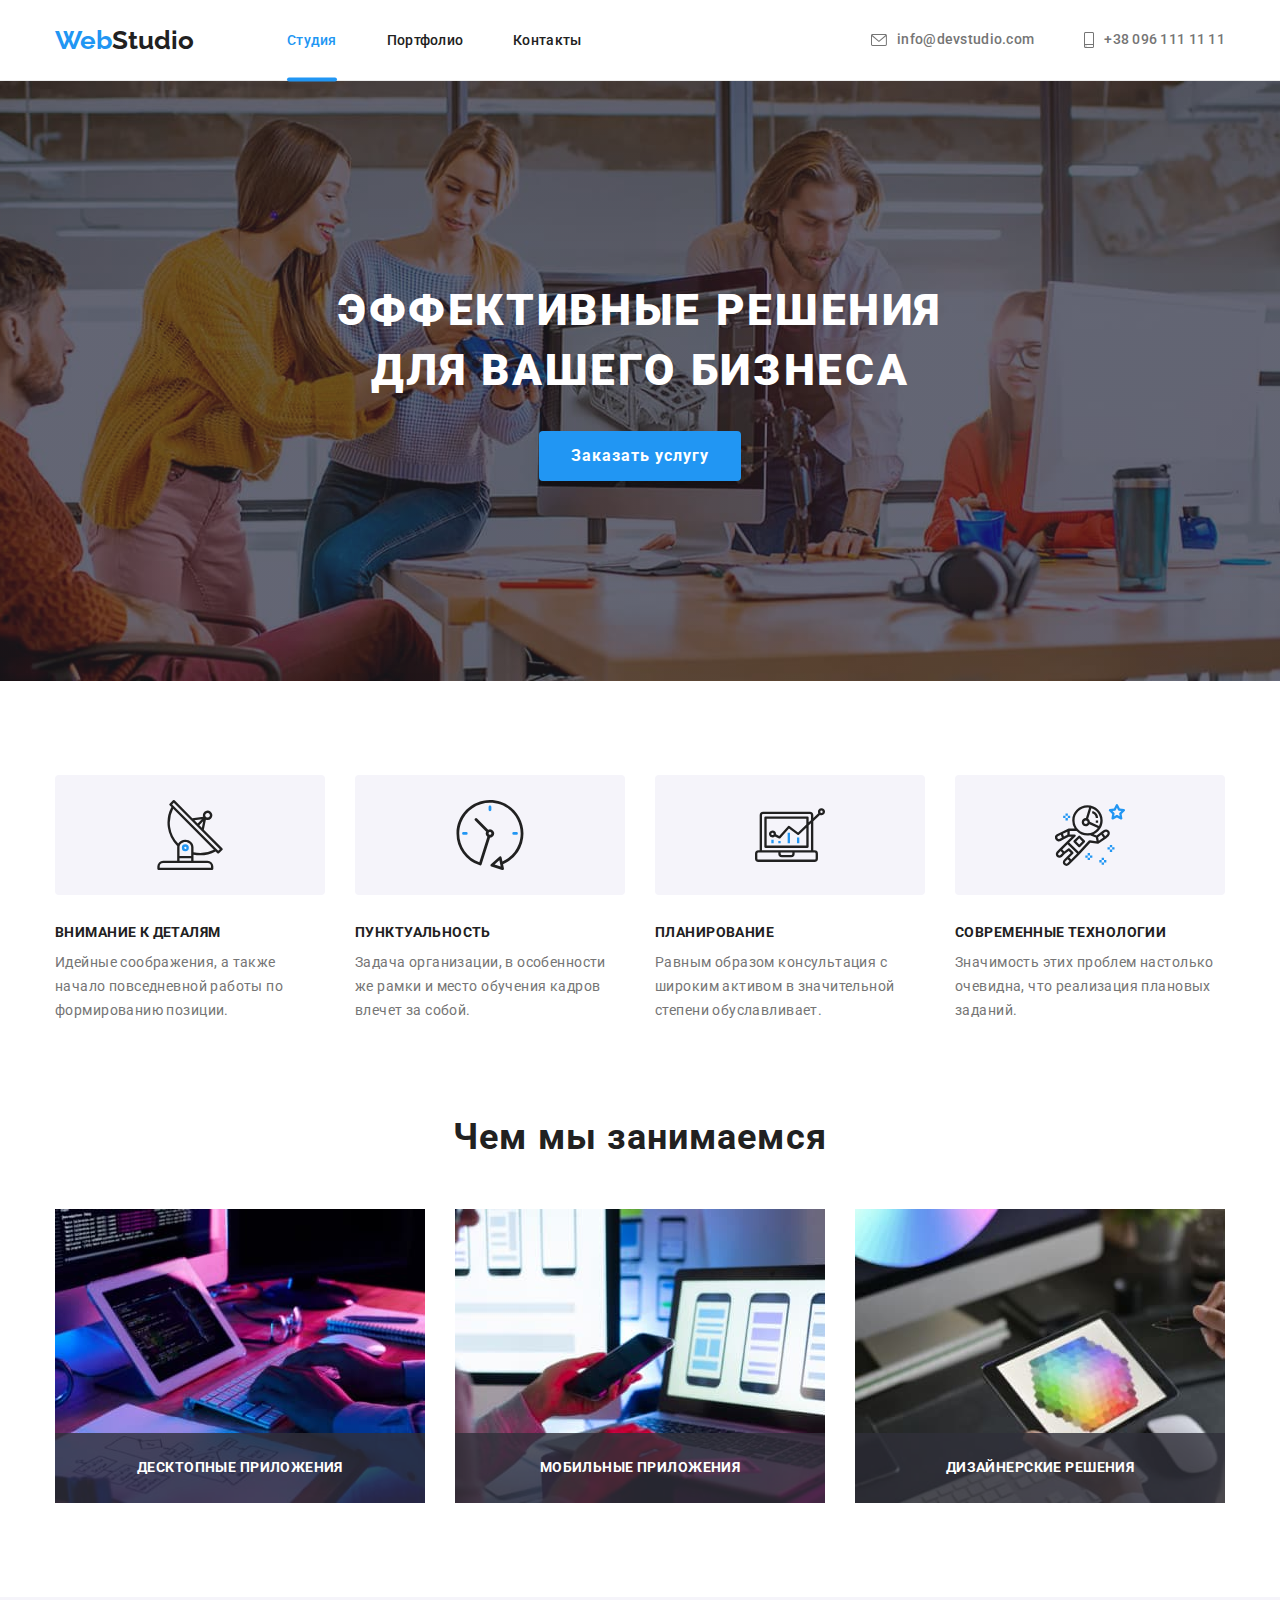
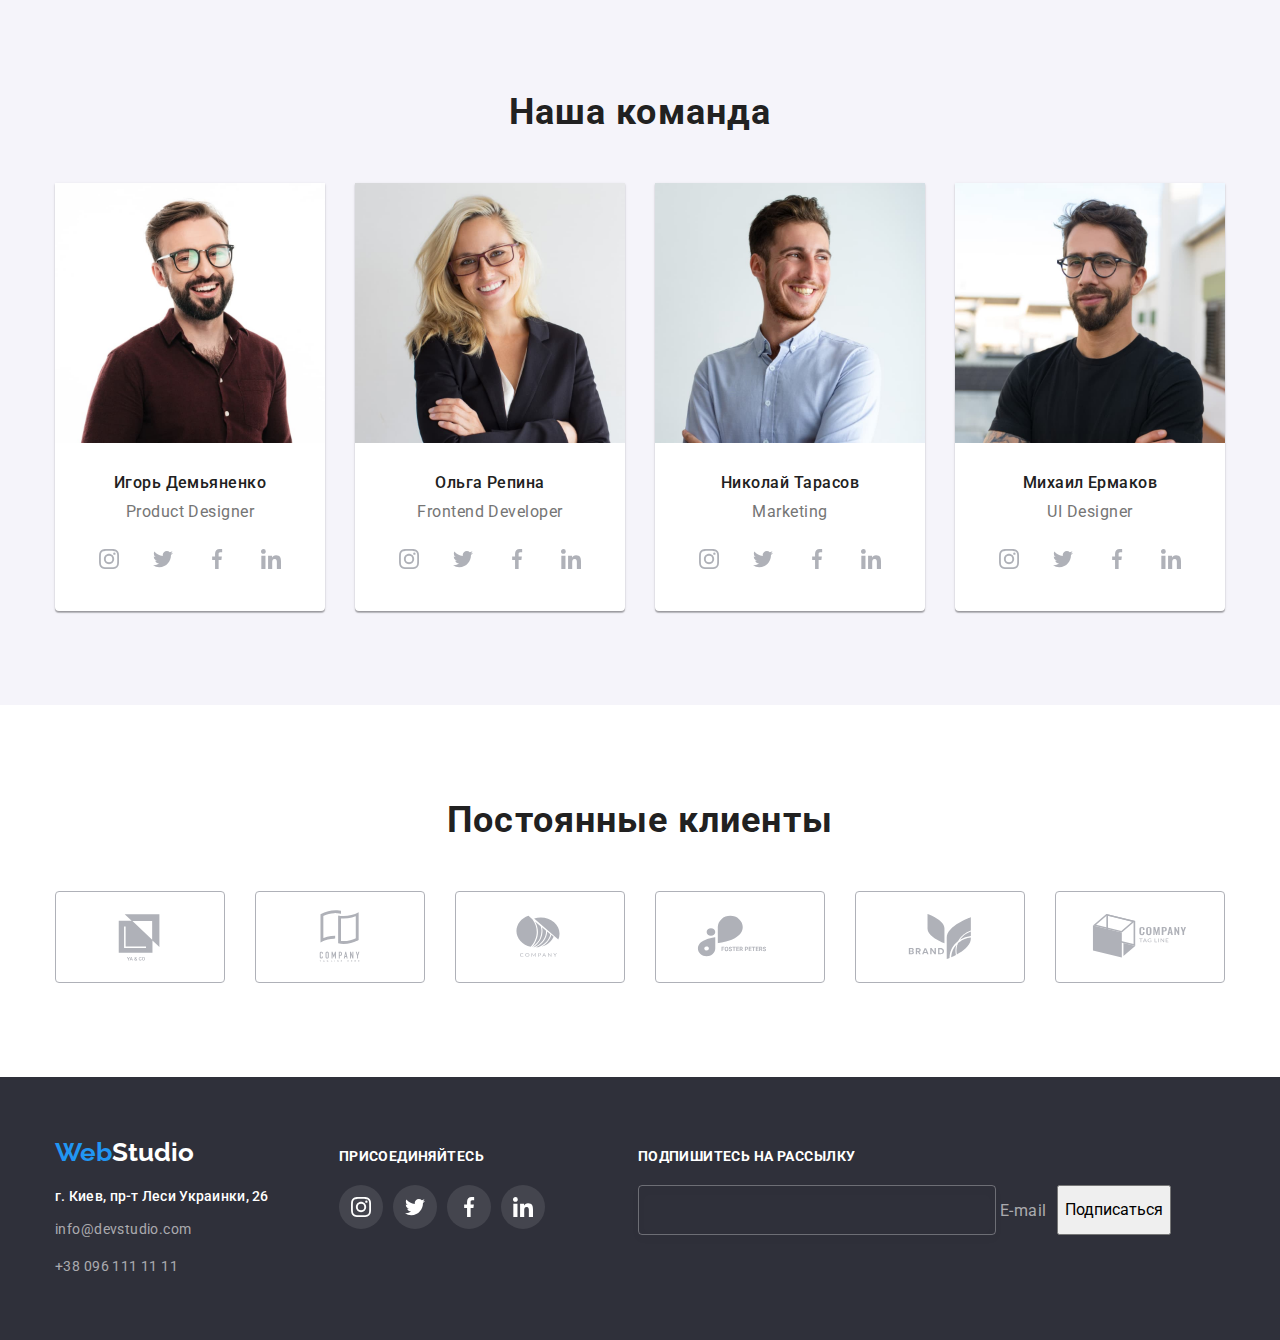
==== commit 74740498: "add submeet to footer" ====
--- a/index.html
+++ b/index.html
@@ -518,9 +518,25 @@
         </div>
         <div class="mail-input">
           <h2 class="mail-input-title">Подпишитесь на рассылку</h2>
+          <form class="mail-form">
+            <div class="mail-form-field">
+              <input
+                type="email"
+                class="form-input"
+                name="mail"
+                id="mail"
+                placeholder=" "
+              />
+              <label for="mail" class="mail-form-label">E-mail</label>
+              <span class="mail-icon"></span>
+            </div>
+
+            <button type="submit">Подписаться</button>
+          </form>
         </div>
       </div>
     </footer>
+    <!-- МОДАЛЬНОЕ ОКНО -->
     <div class="backdrop is-hidden" data-modal>
       <div class="modal">
         <!-- <p>
--- a/css/styles.css
+++ b/css/styles.css
@@ -792,6 +792,10 @@
   padding: 0;
 }
 
+.mail-input {
+  margin-left: 93px;
+}
+
 .mail-input-title {
   font-weight: 700;
   font-size: 14px;
@@ -803,6 +807,31 @@
   color: var(--primary-white-color);
 }
 
-.mail-input {
-  margin-left: 93px;
-}
+.mail-form {
+  display: flex;
+}
+
+.mail-form-field {
+  /* position: relative; */
+}
+
+.form-input {
+  position: relative;
+  width: 358px;
+  height: 50px;
+  border: 1px solid rgba(255, 255, 255, 0.3);
+  filter: drop-shadow(0px 4px 4px rgba(0, 0, 0, 0.15));
+  border-radius: 4px;
+
+  background-color: transparent;
+}
+
+.mail-form-label {
+  font-family: Roboto;
+  font-style: normal;
+  font-weight: 400;
+  font-size: 16px;
+  line-height: 1.25;
+  letter-spacing: 0.03em;
+  color: rgba(255, 255, 255, 0.6);
+}
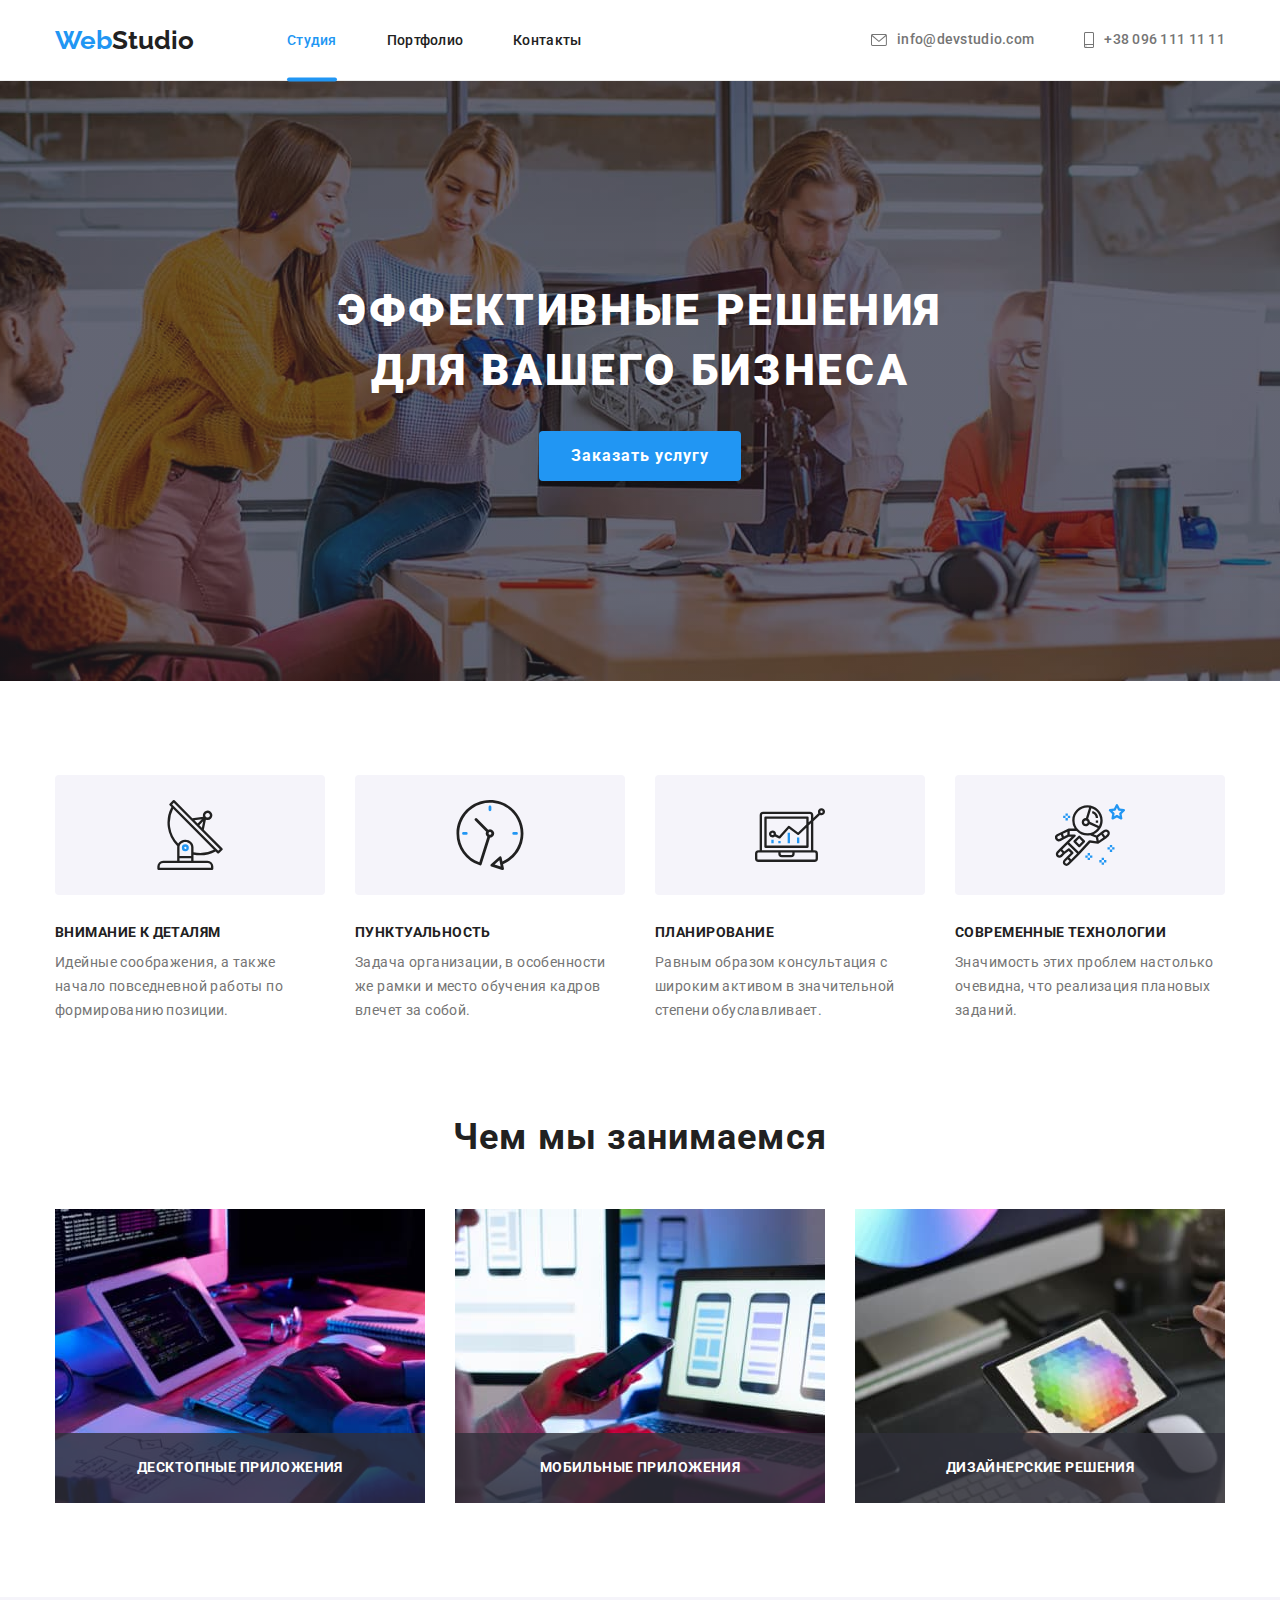
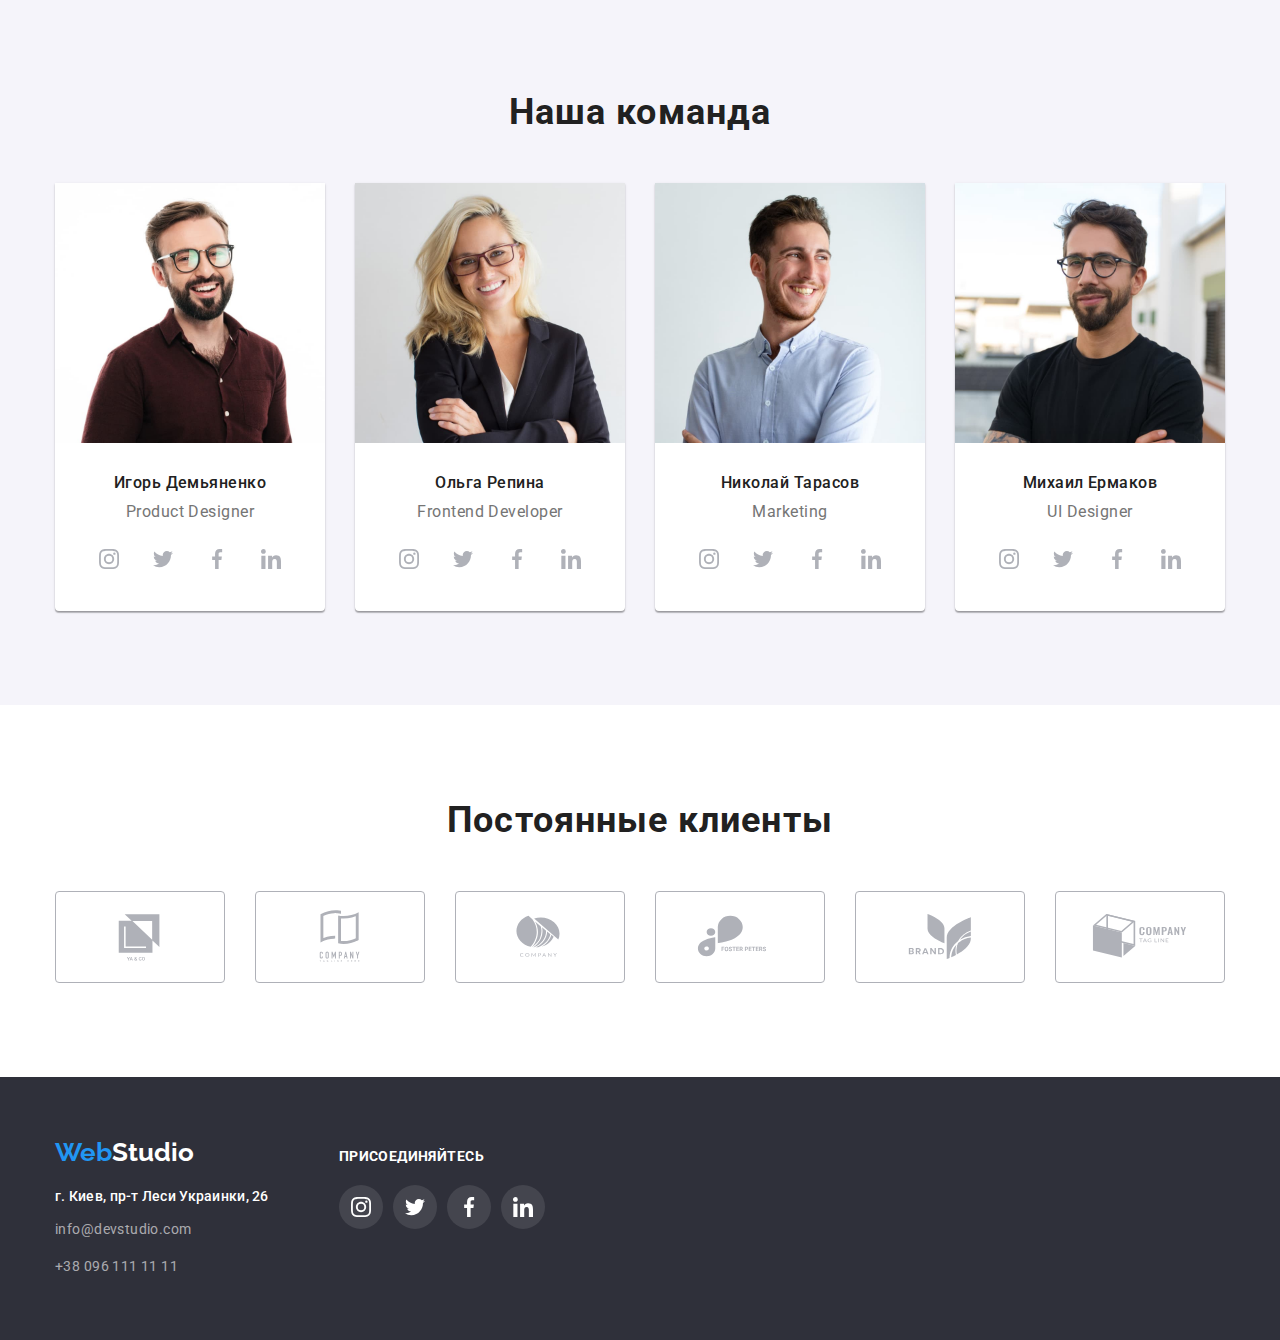
==== commit 09af6055: "added form in modal window" ====
--- a/index.html
+++ b/index.html
@@ -516,36 +516,82 @@
             </li>
           </ul>
         </div>
-        <div class="mail-input">
-          <h2 class="mail-input-title">Подпишитесь на рассылку</h2>
-          <form class="mail-form">
-            <div class="mail-form-field">
-              <input
-                type="email"
-                class="form-input"
-                name="mail"
-                id="mail"
-                placeholder=" "
-              />
-              <label for="mail" class="mail-form-label">E-mail</label>
-              <span class="mail-icon"></span>
-            </div>
-
-            <button type="submit">Подписаться</button>
-          </form>
-        </div>
       </div>
     </footer>
     <!-- МОДАЛЬНОЕ ОКНО -->
     <div class="backdrop is-hidden" data-modal>
       <div class="modal">
+        <h2 class="modal-title">Оставьте свои данные, мы вам перезвоним</h2>
+        <form class="form js-speaker-form">
+          <div class="form-field">
+            <label for="name" class="form-label">Имя</label>
+            <input
+              type="text"
+              name="name"
+              id="name"
+              placeholder=" "
+              autofocus
+            />
+            <svg class="icon-modal" style="width: 18px; height: 18px">
+              <use href="./images/icons.svg#icon-person"></use>
+            </svg>
+          </div>
+
+          <div class="form-field">
+            <label for="tel" class="form-label">Телефон</label>
+            <input type="tel" name="tel" id="tel" placeholder=" " />
+            <svg class="icon-modal" style="width: 18px; height: 18px">
+              <use href="./images/icons.svg#icon-phone"></use>
+            </svg>
+          </div>
+
+          <div class="form-field">
+            <label for="mail" class="form-label">Почта</label>
+            <input type="email" name="mail" id="mail" placeholder=" " />
+            <svg class="icon-modal" style="width: 18px; height: 18px">
+              <use href="./images/icons.svg#icon-email"></use>
+            </svg>
+          </div>
+          <div class="form-field comment">
+            <label for="comment" class="form-label">Коментарий</label>
+            <textarea
+              class="comment-box"
+              name="comment"
+              id="comment"
+              rows="8"
+              placeholder="Введите текст"
+            ></textarea>
+          </div>
+
+          <div class="form-field policy">
+            <!-- <svg class="icon-modal-checkbox" style="width: 16px; height: 15px">
+              <use href="./images/icons.svg#icon-checkbox"></use>
+            </svg> -->
+            <span class="icon-modal-checkbox"></span>
+            <input
+              class="checkbox hide"
+              type="checkbox"
+              name="policy"
+              id="policy"
+              class="hide"
+            />
+            <label for="policy" class="policy-label"
+              >Соглашаюсь с рассылкой и принимаю
+              <a href="#" class="policy-link">Условия договора</a></label
+            >
+          </div>
+
+          <button type="submit" class="modal-button-submit">
+            Оставить заявку
+          </button>
+        </form>
         <!-- <p>
                 Lorem ipsum dolor sit amet consectetur adipisicing elit.
                 Veritatis aut exercitationem obcaecati deleniti iste.
                 Repudiandae consequuntur veritatis, fugit repellat neque, ea
                 fugiat odit laboriosam est ducimus ipsam dolor hic amet!
               </p> -->
-        <button data-modal-close class="modal-button" type="button">
+        <button data-modal-close class="modal-button-close" type="button">
           <svg class="social-icon" style="width: 18px; height: 18px">
             <use href="./images/icons.svg#close-black"></use>
           </svg>
--- a/css/styles.css
+++ b/css/styles.css
@@ -221,17 +221,6 @@
   color: var(--accent-color);
 }
 
-.vision-description {
-  margin: 0;
-
-  font-style: normal;
-  font-weight: 400;
-  font-size: 14px;
-  line-height: 1.7;
-  letter-spacing: 0.03em;
-  color: var(--secondary-text-color);
-}
-
 .hero {
   padding-top: 200px;
   padding-bottom: 200px;
@@ -312,11 +301,9 @@
 
 .modal {
   position: absolute;
+  padding: 40px;
   top: 50%;
   left: 50%;
-
-  height: 581px;
-  width: 528px;
   background-color: var(--primary-white-color);
   box-shadow: 0px 1px 3px rgba(0, 0, 0, 0.12), 0px 1px 1px rgba(0, 0, 0, 0.14),
     0px 2px 1px rgba(0, 0, 0, 0.2);
@@ -327,7 +314,21 @@
   transition: transform 250ms cubic-bezier(0.4, 0, 0.2, 1);
 }
 
-.modal-button {
+.modal-title {
+  margin: 0;
+  margin-bottom: 12px;
+  font-family: 'Roboto';
+  font-style: normal;
+  font-weight: 700;
+  font-size: 20px;
+  line-height: 1.15;
+  text-align: center;
+  letter-spacing: 0.03em;
+
+  color: var(--primary-text-color);
+}
+
+.modal-button-close {
   display: flex;
   justify-content: center;
   align-items: center;
@@ -342,10 +343,153 @@
   border: 1px solid rgba(0, 0, 0, 0.1);
 }
 
-.modal-button:hover,
-.modal-button:focus {
+.modal-button-close:hover,
+.modal-button-close:focus {
   color: currentColor;
-}
+  fill: var(--accent-color);
+}
+
+.form {
+  display: flex;
+  flex-direction: column;
+  width: 448px;
+  margin-left: auto;
+  margin-right: auto;
+}
+
+.form-field {
+  display: flex;
+  position: relative;
+  flex-direction: column;
+  margin-bottom: 10px;
+}
+
+.icon-modal {
+  position: absolute;
+  top: 65%;
+  left: 14px;
+  transform: translateY(-50%);
+  fill: var(--primary-text-color);
+  display: inline-block;
+}
+
+.form-field:focus-within > .icon-modal {
+  fill: var(--accent-color);
+}
+.form-field.comment {
+  margin-bottom: 20px;
+}
+
+.form-field.policy {
+  margin-bottom: 30px;
+}
+
+.form-label {
+  margin-bottom: 4px;
+  font-family: Roboto;
+  font-style: normal;
+  font-weight: 400;
+  font-size: 12px;
+  line-height: 1.14;
+  letter-spacing: 0.01em;
+
+  color: var(--secondary-text-color);
+}
+
+.form-field.policy {
+  flex-direction: row;
+  align-items: center;
+  justify-content: center;
+}
+
+.form-field input {
+  margin: 0;
+  padding: 11px;
+  padding-left: 42px;
+  border: 1px solid rgba(33, 33, 33, 0.2);
+  border-radius: 4px;
+}
+
+.form-field:focus-within > input {
+  border: 1px solid var(--accent-color);
+}
+
+.icon-modal-checkbox {
+  content: '';
+  background-image: url('../images/icons.svg#.icon-modal-checkbox');
+  display: inline-block;
+  width: 16px;
+  height: 15px;
+  border: 1.78px solid var(--primary-text-color);
+  border-radius: 1.78px;
+}
+
+.checkbox:checked + .icon-modal-checkbox {
+  border: 1.78px solid var(--accent-color);
+}
+
+.comment-box {
+  padding: 12px 16px;
+  font-family: Roboto;
+  font-style: normal;
+  font-weight: 400;
+  font-size: 14px;
+  line-height: 1.14;
+  letter-spacing: 0.01em;
+}
+
+.policy .checkbox {
+}
+
+.policy-label {
+  margin-left: 7px;
+  font-family: Roboto;
+  font-style: normal;
+  font-weight: 400;
+  font-size: 14px;
+  line-height: 1.71;
+  letter-spacing: 0.03em;
+
+  color: var(--secondary-text-color);
+}
+
+.policy-link {
+  font-family: Roboto;
+  font-style: normal;
+  font-weight: 400;
+  font-size: 14px;
+  line-height: 1.71;
+  letter-spacing: 0.03em;
+  text-decoration-line: underline;
+
+  color: var(--accent-color);
+}
+
+.modal-button-submit {
+  min-width: 200px;
+  min-height: 50px;
+  margin: 0 auto;
+  padding: 10px;
+
+  font-family: Roboto;
+  font-style: normal;
+  font-weight: 700;
+  font-size: 16px;
+  line-height: 1.88;
+  text-align: center;
+  letter-spacing: 0.06em;
+  background-color: var(--accent-color);
+  color: var(--primary-white-color);
+  border: 0;
+  box-shadow: 0px 4px 4px rgba(0, 0, 0, 0.15);
+  border-radius: 4px;
+}
+
+.modal-button-submit:hover,
+.modal-button-submit:focus {
+  background: rgba(24, 140, 232, 1);
+}
+/* SECTION ОСОБЕННОСТИ */
 
 .vision-list {
   display: flex;
@@ -371,6 +515,17 @@
 .our-vision-list-item {
   margin: 15px;
   width: 270px;
+}
+
+.vision-description {
+  margin: 0;
+
+  font-style: normal;
+  font-weight: 400;
+  font-size: 14px;
+  line-height: 1.7;
+  letter-spacing: 0.03em;
+  color: var(--secondary-text-color);
 }
 
 .section {
@@ -791,47 +946,3 @@
   margin: 0;
   padding: 0;
 }
-
-.mail-input {
-  margin-left: 93px;
-}
-
-.mail-input-title {
-  font-weight: 700;
-  font-size: 14px;
-  line-height: 1.14;
-  letter-spacing: 0.03em;
-  text-transform: uppercase;
-  margin: 0px 0px 20px 0px;
-
-  color: var(--primary-white-color);
-}
-
-.mail-form {
-  display: flex;
-}
-
-.mail-form-field {
-  /* position: relative; */
-}
-
-.form-input {
-  position: relative;
-  width: 358px;
-  height: 50px;
-  border: 1px solid rgba(255, 255, 255, 0.3);
-  filter: drop-shadow(0px 4px 4px rgba(0, 0, 0, 0.15));
-  border-radius: 4px;
-
-  background-color: transparent;
-}
-
-.mail-form-label {
-  font-family: Roboto;
-  font-style: normal;
-  font-weight: 400;
-  font-size: 16px;
-  line-height: 1.25;
-  letter-spacing: 0.03em;
-  color: rgba(255, 255, 255, 0.6);
-}
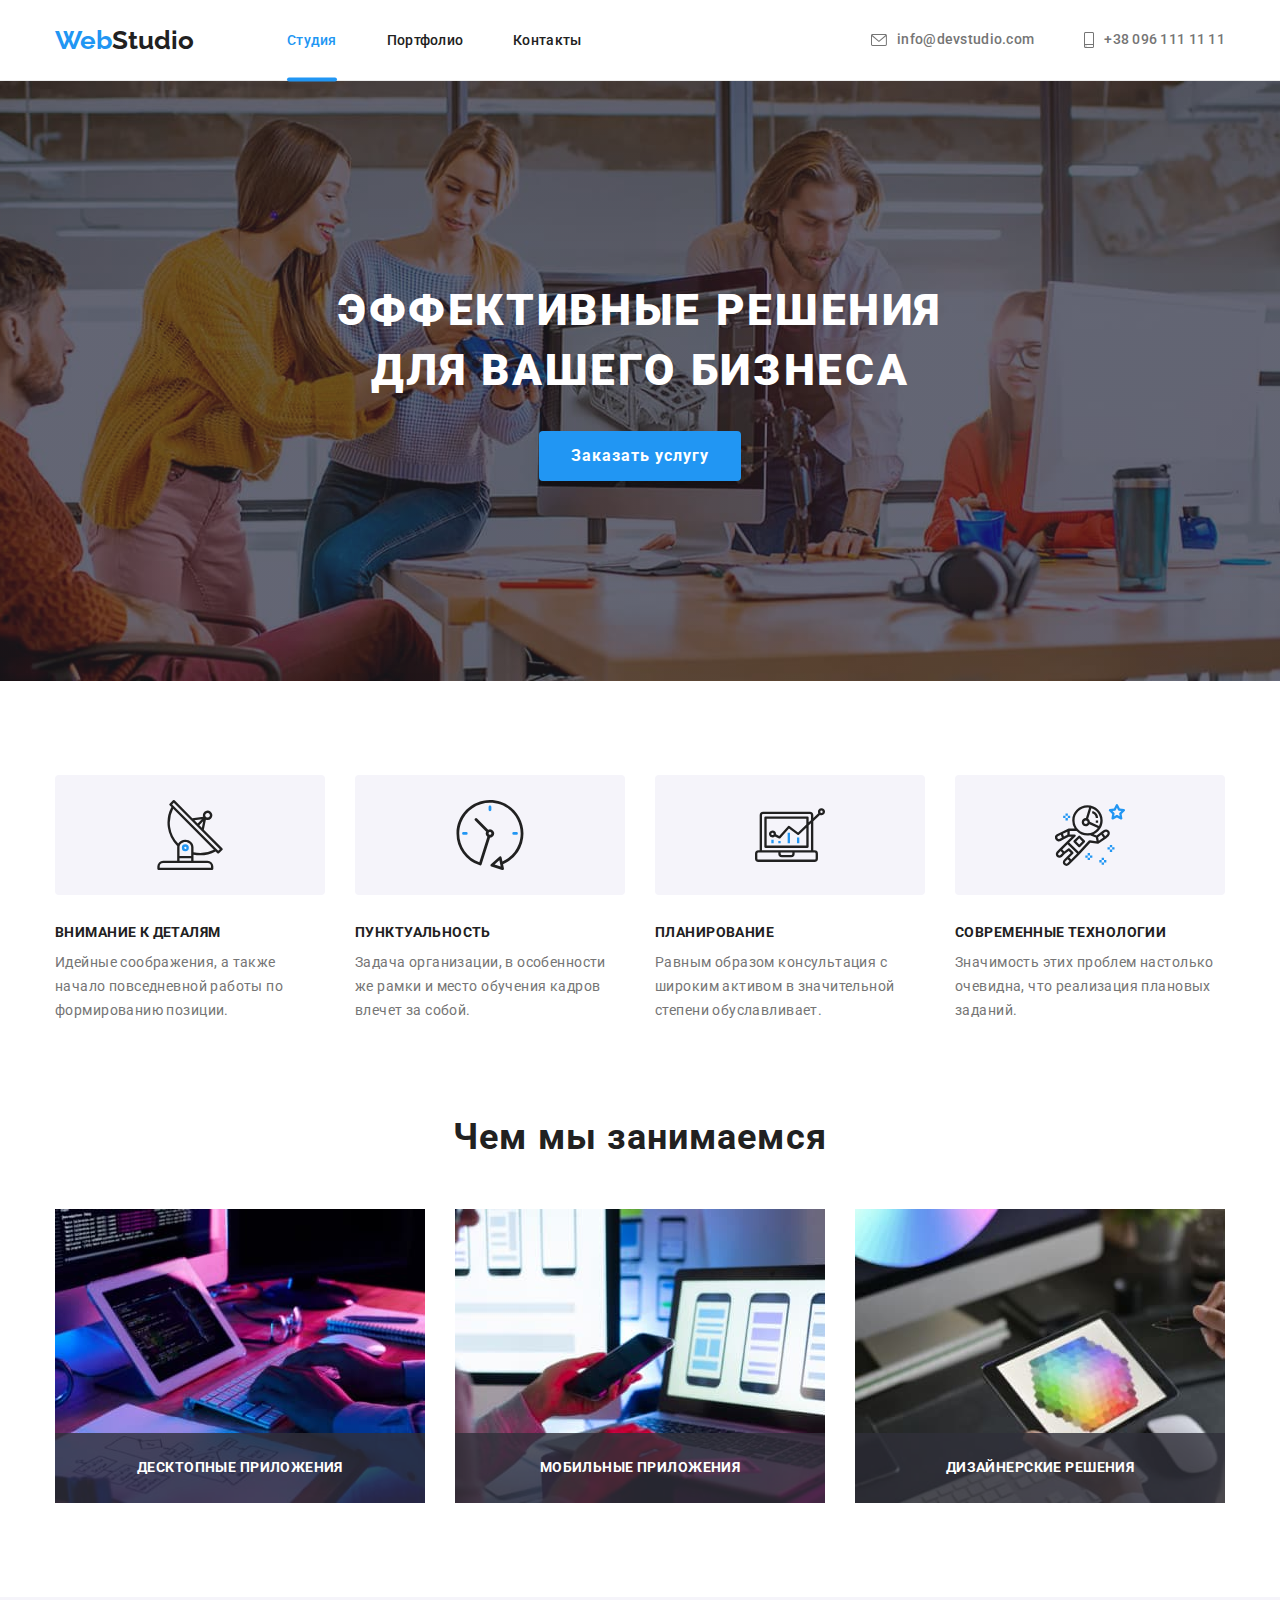
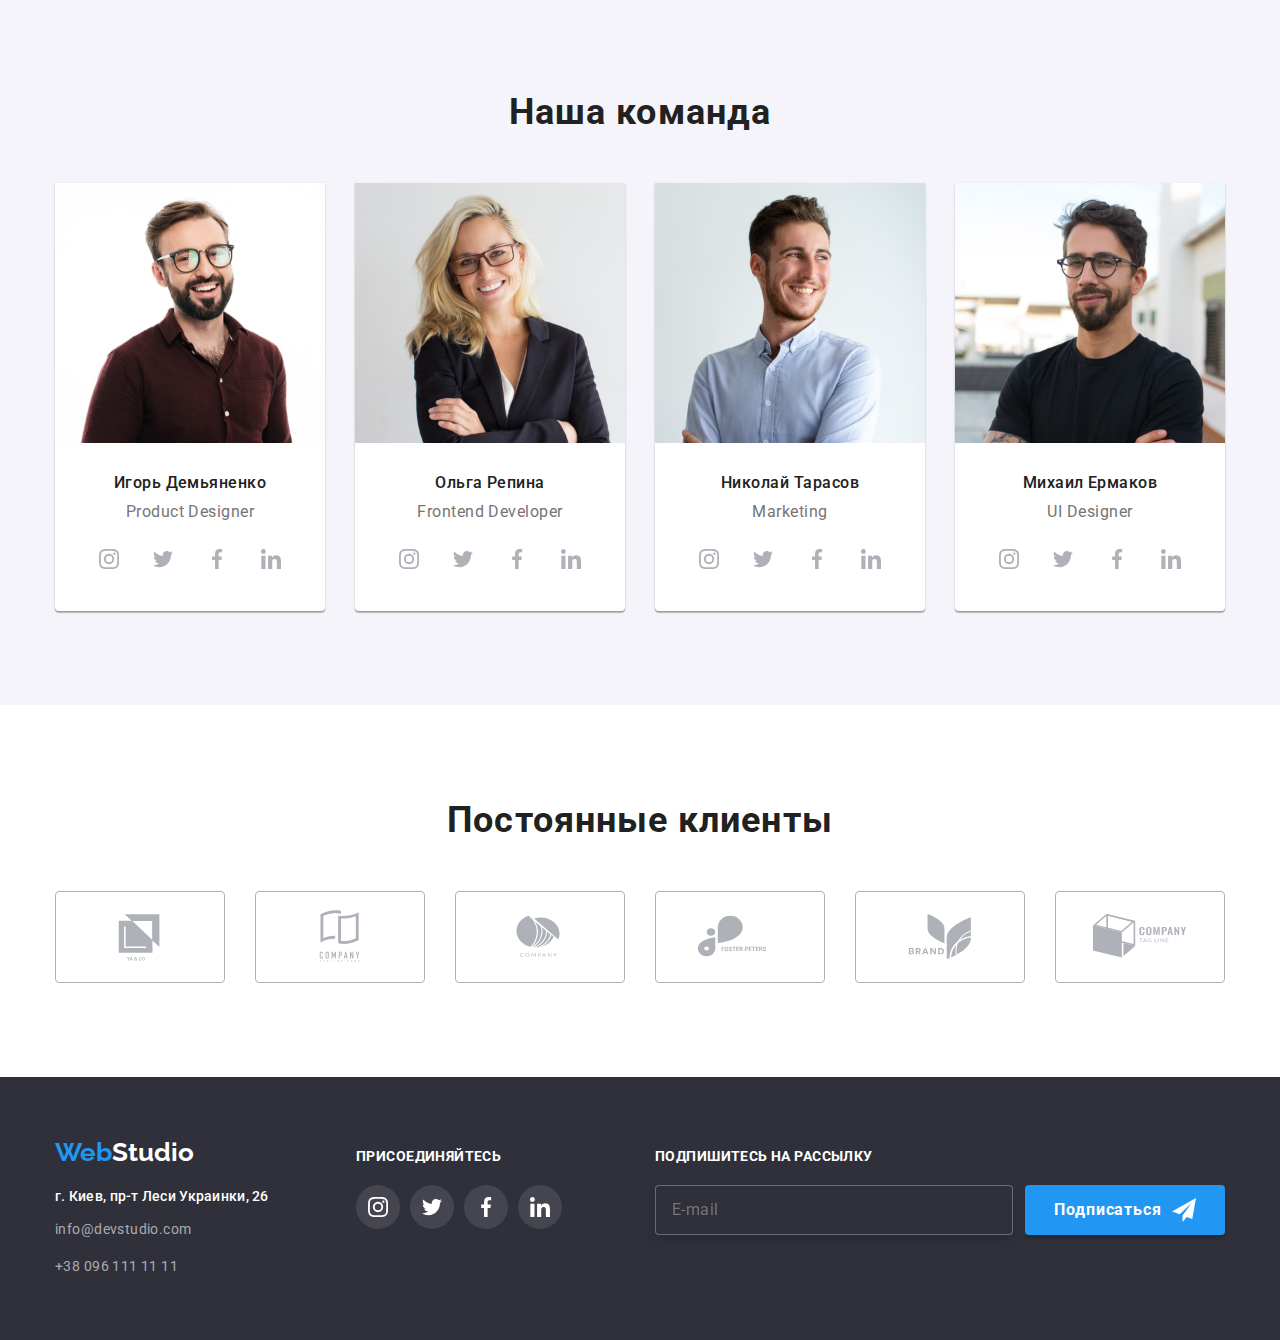
==== commit 3c3a488d: "mod 6" ====
--- a/index.html
+++ b/index.html
@@ -516,21 +516,43 @@
             </li>
           </ul>
         </div>
+        <div class="submit">
+          <h2 class="submit-form--title">Подпишитесь на рассылку</h2>
+          <form class="submit-form js-submit-form">
+            <label class="submit-form--lable">
+              <input
+                type="email"
+                class="submit-form--input"
+                name="mail"
+                placeholder="E-mail"
+              />
+            </label>
+            <button type="submit" class="submit-form--button">
+              Подписаться<svg
+                class="submit-form--icon"
+                style="width: 24px; height: 24px"
+              >
+                <use href="./images/icons.svg#icon-send"></use>
+              </svg>
+            </button>
+          </form>
+        </div>
       </div>
     </footer>
     <!-- МОДАЛЬНОЕ ОКНО -->
     <div class="backdrop is-hidden" data-modal>
       <div class="modal">
-        <h2 class="modal-title">Оставьте свои данные, мы вам перезвоним</h2>
         <form class="form js-speaker-form">
+          <h2 class="modal-title">Оставьте свои данные, мы вам перезвоним</h2>
           <div class="form-field">
             <label for="name" class="form-label">Имя</label>
             <input
               type="text"
               name="name"
               id="name"
-              placeholder=" "
+              placeholder=""
               autofocus
+              class="modal--input"
             />
             <svg class="icon-modal" style="width: 18px; height: 18px">
               <use href="./images/icons.svg#icon-person"></use>
@@ -539,7 +561,13 @@
 
           <div class="form-field">
             <label for="tel" class="form-label">Телефон</label>
-            <input type="tel" name="tel" id="tel" placeholder=" " />
+            <input
+              type="tel"
+              name="tel"
+              id="tel"
+              placeholder=" "
+              class="modal--input"
+            />
             <svg class="icon-modal" style="width: 18px; height: 18px">
               <use href="./images/icons.svg#icon-phone"></use>
             </svg>
@@ -547,15 +575,21 @@
 
           <div class="form-field">
             <label for="mail" class="form-label">Почта</label>
-            <input type="email" name="mail" id="mail" placeholder=" " />
+            <input
+              type="email"
+              name="mail"
+              id="mail"
+              placeholder=" "
+              class="modal--input"
+            />
             <svg class="icon-modal" style="width: 18px; height: 18px">
               <use href="./images/icons.svg#icon-email"></use>
             </svg>
           </div>
-          <div class="form-field comment">
+          <div class="form-field form-field__comment">
             <label for="comment" class="form-label">Коментарий</label>
             <textarea
-              class="comment-box"
+              class="comment"
               name="comment"
               id="comment"
               rows="8"
@@ -567,18 +601,25 @@
             <!-- <svg class="icon-modal-checkbox" style="width: 16px; height: 15px">
               <use href="./images/icons.svg#icon-checkbox"></use>
             </svg> -->
-            <span class="icon-modal-checkbox"></span>
-            <input
-              class="checkbox hide"
-              type="checkbox"
-              name="policy"
-              id="policy"
-              class="hide"
-            />
-            <label for="policy" class="policy-label"
-              >Соглашаюсь с рассылкой и принимаю
-              <a href="#" class="policy-link">Условия договора</a></label
-            >
+
+            <label class="policy-label">
+              <input
+                class="checkbox"
+                type="checkbox"
+                name="policy"
+                value="true"
+              />
+              <svg
+                class="icon-modal-checkbox"
+                style="width: 16px; height: 15px"
+              >
+                <use href="./images/icons.svg#icon-check"></use>
+              </svg>
+              <span class="policy--text"
+                >Соглашаюсь с рассылкой и принимаю</span
+              >
+              <a href="#" class="policy-link">Условия договора</a>
+            </label>
           </div>
 
           <button type="submit" class="modal-button-submit">
--- a/css/styles.css
+++ b/css/styles.css
@@ -232,7 +232,7 @@
       rgba(47, 48, 58, 0.4),
       rgba(47, 48, 58, 0.4)
     ),
-    url(../images/hero-bkg.jpg),
+    url('../images/hero-bkg.jpg'),
     linear-gradient(to right, rgba(196, 196, 196, 1), rgba(196, 196, 196, 1));
   background-size: auto;
   background-position: center;
@@ -314,6 +314,14 @@
   transition: transform 250ms cubic-bezier(0.4, 0, 0.2, 1);
 }
 
+.form {
+  display: flex;
+  flex-direction: column;
+  width: 448px;
+  margin-left: auto;
+  margin-right: auto;
+}
+
 .modal-title {
   margin: 0;
   margin-bottom: 12px;
@@ -347,14 +355,6 @@
 .modal-button-close:focus {
   color: currentColor;
   fill: var(--accent-color);
-}
-
-.form {
-  display: flex;
-  flex-direction: column;
-  width: 448px;
-  margin-left: auto;
-  margin-right: auto;
 }
 
 .form-field {
@@ -376,6 +376,7 @@
 .form-field:focus-within > .icon-modal {
   fill: var(--accent-color);
 }
+
 .form-field.comment {
   margin-bottom: 20px;
 }
@@ -402,33 +403,66 @@
   justify-content: center;
 }
 
-.form-field input {
+.modal--input {
   margin: 0;
   padding: 11px;
   padding-left: 42px;
-  border: 1px solid rgba(33, 33, 33, 0.2);
+  border: none;
+  outline: 1px solid rgba(33, 33, 33, 0.2);
   border-radius: 4px;
 }
 
-.form-field:focus-within > input {
-  border: 1px solid var(--accent-color);
+.modal--input:focus {
+  outline: 1px solid var(--accent-color);
+}
+
+.checkbox {
+  position: absolute;
+  width: 1px;
+  height: 1px;
+  margin: -1px;
+  border: 0;
+  padding: 0;
+  clip: rect(0 0 0 0);
+  overflow: hidden;
 }
 
 .icon-modal-checkbox {
+  display: block;
   content: '';
-  background-image: url('../images/icons.svg#.icon-modal-checkbox');
-  display: inline-block;
-  width: 16px;
-  height: 15px;
-  border: 1.78px solid var(--primary-text-color);
+  margin-right: 7px;
+
+  border: 1.78px solid #2a2a2a;
   border-radius: 1.78px;
 }
 
 .checkbox:checked + .icon-modal-checkbox {
-  border: 1.78px solid var(--accent-color);
-}
-
-.comment-box {
+  width: 11px;
+  height: 8px;
+  border-color: transparent;
+  background-color: var(--accent-color);
+  background-size: contain;
+  background-origin: border-box;
+}
+
+/* .checkbox:checked .icon-modal-checkbox {
+  content: '';
+  background-image: url('../images/icons.svg#.icon-checkbox-check');
+} */
+
+textarea {
+  border: none;
+  resize: none;
+  outline: 1px solid rgba(33, 33, 33, 0.2);
+  border-radius: 4px;
+}
+
+textarea:focus {
+  resize: none;
+  outline: 1px solid var(--accent-color);
+}
+
+.comment {
   padding: 12px 16px;
   font-family: Roboto;
   font-style: normal;
@@ -438,10 +472,15 @@
   letter-spacing: 0.01em;
 }
 
+.form-field__comment {
+}
+
 .policy .checkbox {
 }
 
 .policy-label {
+  display: flex;
+  align-items: center;
   margin-left: 7px;
   font-family: Roboto;
   font-style: normal;
@@ -889,6 +928,10 @@
   background-color: var(--slave-bcg-color);
 }
 
+.address {
+  width: 231px;
+}
+
 .address-footer {
   display: flex;
   flex-direction: column;
@@ -946,3 +989,69 @@
   margin: 0;
   padding: 0;
 }
+
+.submit {
+  margin-left: 93px;
+}
+
+.submit-form {
+  display: flex;
+  flex-direction: row;
+}
+
+.submit-form--title {
+  font-family: Roboto;
+  font-weight: 700;
+  font-size: 14px;
+  line-height: 1.14;
+  letter-spacing: 0.03em;
+  text-transform: uppercase;
+  margin: 0px 0px 20px 0px;
+
+  color: var(--primary-white-color);
+}
+
+.submit-form--input {
+  width: 358px;
+  height: 50px;
+  border: 1px solid rgba(255, 255, 255, 0.3);
+  filter: drop-shadow(0px 4px 4px rgba(0, 0, 0, 0.15));
+  border-radius: 4px;
+
+  padding: 15px 16px;
+  background-color: var(--slave-bcg-color);
+  font-family: Roboto;
+  font-style: normal;
+  font-weight: 400;
+  font-size: 16px;
+  line-height: 20px;
+  letter-spacing: 0.03em;
+
+  color: rgba(255, 255, 255, 0.6);
+}
+
+.submit-form--button {
+  display: flex;
+  justify-content: center;
+  align-items: center;
+  width: 200px;
+  height: 50px;
+  padding: 10px 0;
+  margin-left: 12px;
+  font-family: Roboto;
+  font-style: normal;
+  font-weight: 700;
+  font-size: 16px;
+  line-height: 30px;
+  box-shadow: 0px 4px 4px rgba(0, 0, 0, 0.15);
+  border-radius: 4px;
+  background-color: var(--accent-color);
+  letter-spacing: 0.06em;
+  border: none;
+  color: #ffffff;
+}
+
+.submit-form--icon {
+  margin-left: 10px;
+  fill: var(--primary-white-color);
+}
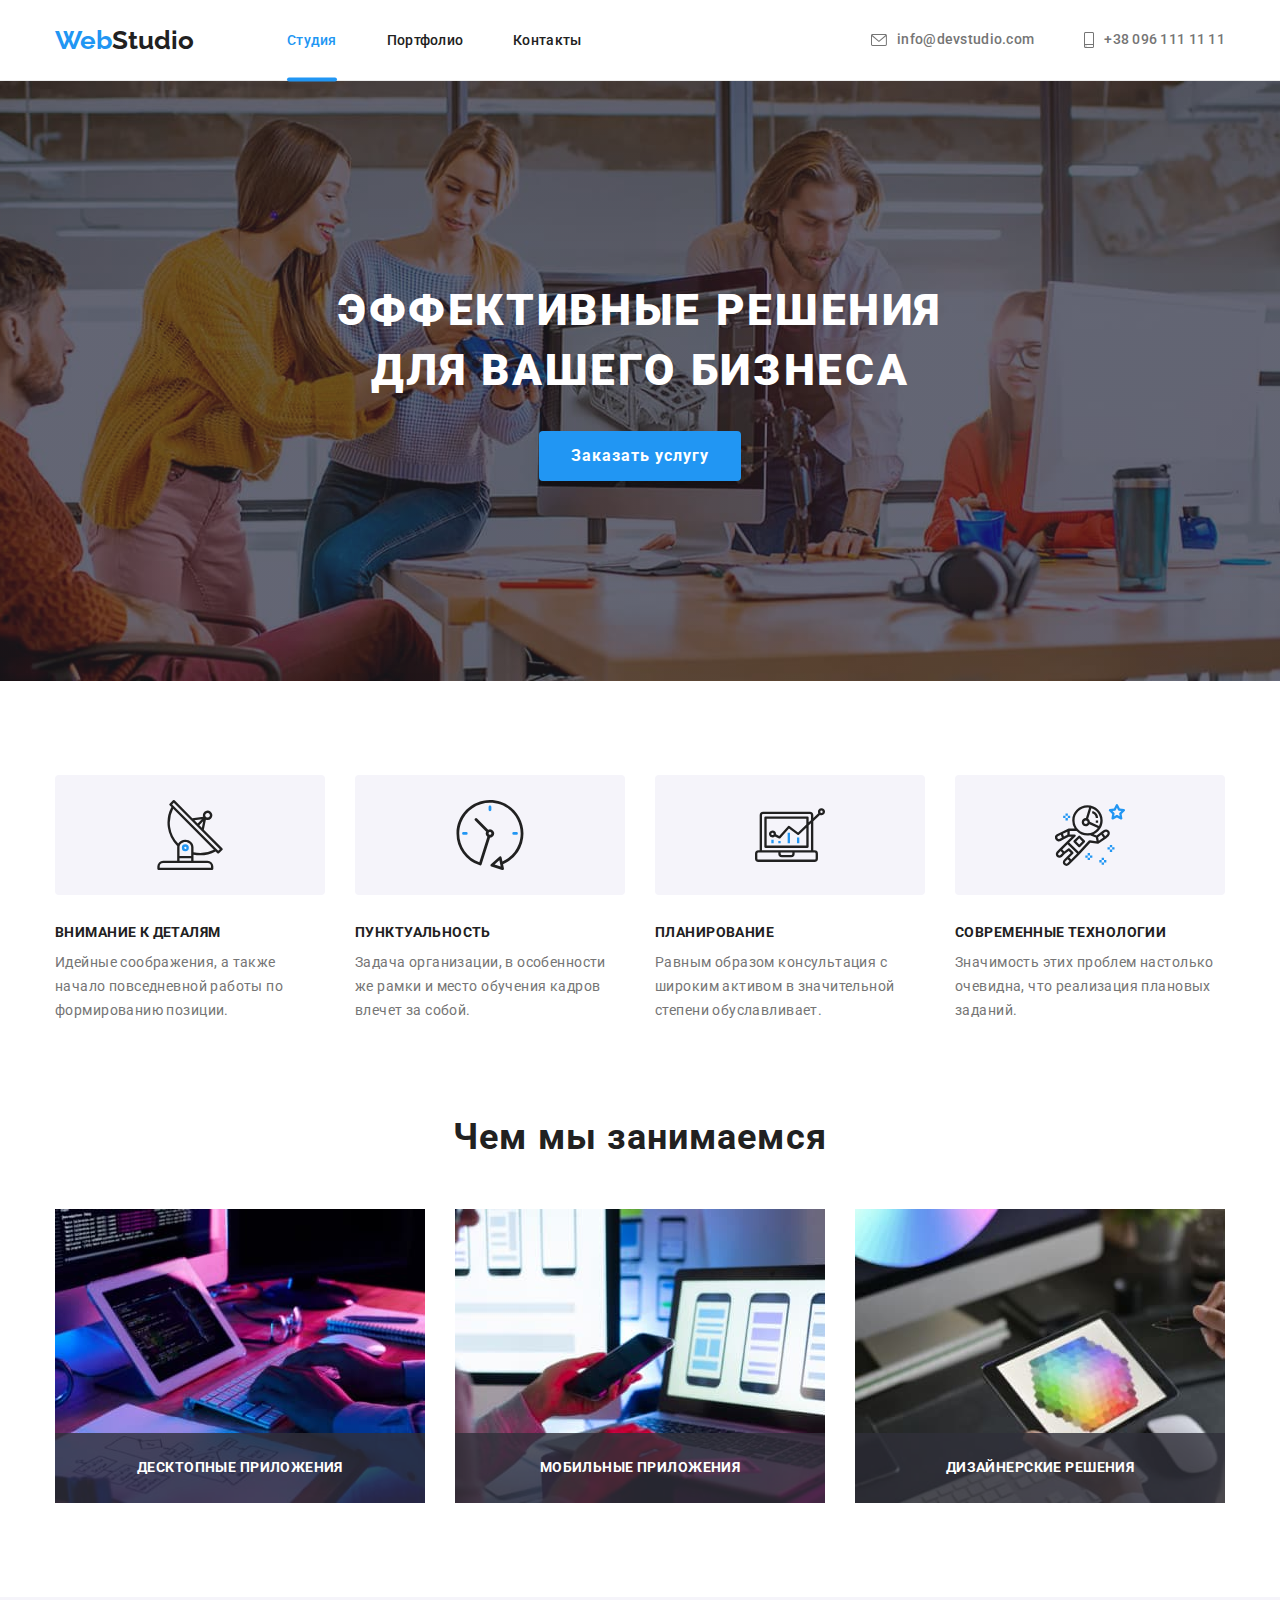
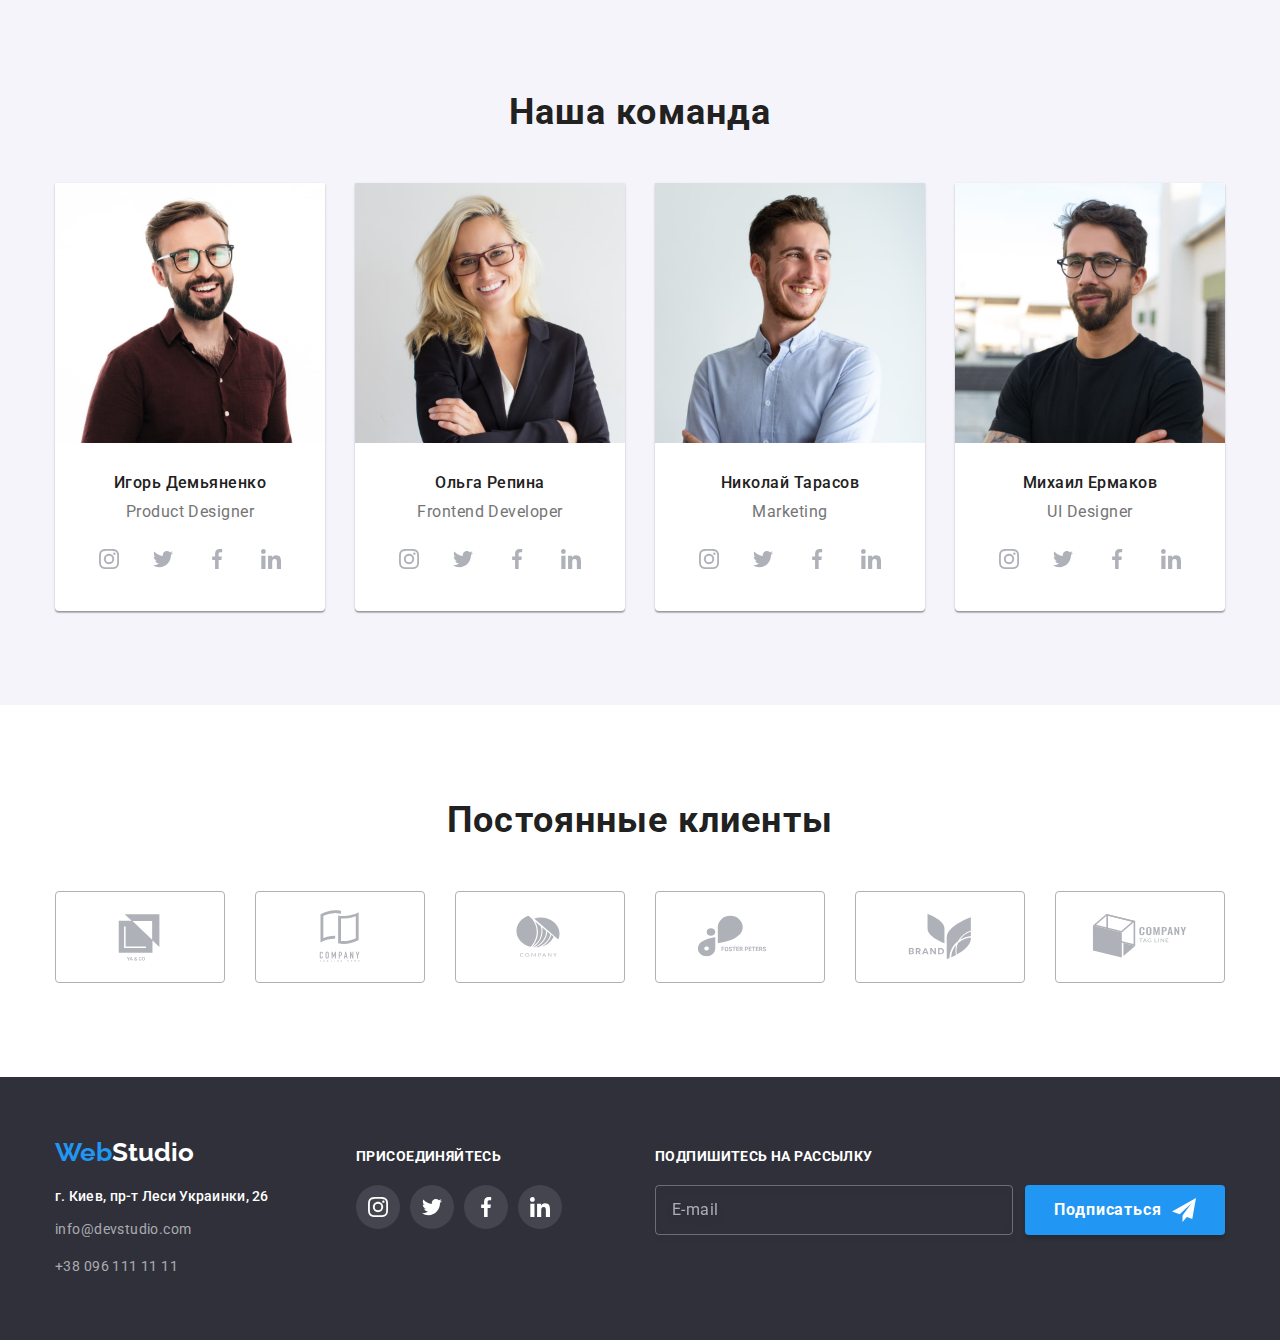
==== commit 7ed3ec04: "completed mod6" ====
--- a/index.html
+++ b/index.html
@@ -519,14 +519,12 @@
         <div class="submit">
           <h2 class="submit-form--title">Подпишитесь на рассылку</h2>
           <form class="submit-form js-submit-form">
-            <label class="submit-form--lable">
-              <input
-                type="email"
-                class="submit-form--input"
-                name="mail"
-                placeholder="E-mail"
-              />
-            </label>
+            <input
+              type="email"
+              class="submit-form--input"
+              name="mail"
+              placeholder="E-mail"
+            />
             <button type="submit" class="submit-form--button">
               Подписаться<svg
                 class="submit-form--icon"
@@ -622,9 +620,7 @@
             </label>
           </div>
 
-          <button type="submit" class="modal-button-submit">
-            Оставить заявку
-          </button>
+          <button type="submit" class="modal-button-submit">Отправить</button>
         </form>
         <!-- <p>
                 Lorem ipsum dolor sit amet consectetur adipisicing elit.
--- a/css/styles.css
+++ b/css/styles.css
@@ -264,15 +264,12 @@
   box-shadow: 0px 4px 4px rgba(0, 0, 0, 0.15);
   border-radius: 4px;
   border: 0;
+  transition: background-color 250ms cubic-bezier(0.4, 0, 0.2, 1);
 }
 
 .hero-button:hover,
 .hero-button:focus {
-  letter-spacing: 0.06em;
-  color: var(--primary-white-color);
-
   background-color: rgba(24, 140, 232, 1);
-  box-shadow: 0px 4px 4px rgba(0, 0, 0, 0.15);
 }
 
 /* MODAL WINDOW */
@@ -325,7 +322,7 @@
 .modal-title {
   margin: 0;
   margin-bottom: 12px;
-  font-family: 'Roboto';
+  font-family: Roboto;
   font-style: normal;
   font-weight: 700;
   font-size: 20px;
@@ -345,15 +342,15 @@
   right: 8px;
   width: 30px;
   height: 30px;
-
+  fill: var(--primary-text-color);
   border-radius: 50%;
   background-color: var(--primary-white-color);
   border: 1px solid rgba(0, 0, 0, 0.1);
+  transition: fill 250ms cubic-bezier(0.4, 0, 0.2, 1);
 }
 
 .modal-button-close:hover,
 .modal-button-close:focus {
-  color: currentColor;
   fill: var(--accent-color);
 }
 
@@ -371,6 +368,7 @@
   transform: translateY(-50%);
   fill: var(--primary-text-color);
   display: inline-block;
+  transition: fill 250ms cubic-bezier(0.4, 0, 0.2, 1);
 }
 
 .form-field:focus-within > .icon-modal {
@@ -407,13 +405,14 @@
   margin: 0;
   padding: 11px;
   padding-left: 42px;
-  border: none;
-  outline: 1px solid rgba(33, 33, 33, 0.2);
+  outline: none;
+  border: 1px solid rgba(33, 33, 33, 0.2);
   border-radius: 4px;
+  transition: border-color 250ms cubic-bezier(0.4, 0, 0.2, 1);
 }
 
 .modal--input:focus {
-  outline: 1px solid var(--accent-color);
+  border-color: var(--accent-color);
 }
 
 .checkbox {
@@ -434,6 +433,8 @@
 
   border: 1.78px solid #2a2a2a;
   border-radius: 1.78px;
+  transition: border-color 250ms cubic-bezier(0.4, 0, 0.2, 1),
+    background-color 250ms cubic-bezier(0.4, 0, 0.2, 1);
 }
 
 .checkbox:checked + .icon-modal-checkbox {
@@ -451,15 +452,15 @@
 } */
 
 textarea {
-  border: none;
+  outline: none;
   resize: none;
-  outline: 1px solid rgba(33, 33, 33, 0.2);
+  border: 1px solid rgba(33, 33, 33, 0.2);
   border-radius: 4px;
+  transition: border-color 250ms cubic-bezier(0.4, 0, 0.2, 1);
 }
 
 textarea:focus {
-  resize: none;
-  outline: 1px solid var(--accent-color);
+  border-color: var(--accent-color);
 }
 
 .comment {
@@ -522,11 +523,12 @@
   border: 0;
   box-shadow: 0px 4px 4px rgba(0, 0, 0, 0.15);
   border-radius: 4px;
+  transition: background-color 250ms cubic-bezier(0.4, 0, 0.2, 1);
 }
 
 .modal-button-submit:hover,
 .modal-button-submit:focus {
-  background: rgba(24, 140, 232, 1);
+  background-color: rgba(24, 140, 232, 1);
 }
 /* SECTION ОСОБЕННОСТИ */
 
@@ -1011,22 +1013,34 @@
   color: var(--primary-white-color);
 }
 
-.submit-form--input {
+.submit-form--input,
+.submit-form--input:focus {
   width: 358px;
   height: 50px;
+  outline: none;
   border: 1px solid rgba(255, 255, 255, 0.3);
   filter: drop-shadow(0px 4px 4px rgba(0, 0, 0, 0.15));
   border-radius: 4px;
 
   padding: 15px 16px;
-  background-color: var(--slave-bcg-color);
+  background-color: transparent;
   font-family: Roboto;
   font-style: normal;
   font-weight: 400;
   font-size: 16px;
   line-height: 20px;
   letter-spacing: 0.03em;
-
+  color: rgba(255, 255, 255, 0.6);
+}
+
+.submit-form--input::placeholder {
+  background-color: transparent;
+  font-family: Roboto;
+  font-style: normal;
+  font-weight: 400;
+  font-size: 16px;
+  line-height: 20px;
+  letter-spacing: 0.03em;
   color: rgba(255, 255, 255, 0.6);
 }
 
@@ -1049,6 +1063,12 @@
   letter-spacing: 0.06em;
   border: none;
   color: #ffffff;
+  transition: background-color 250ms cubic-bezier(0.4, 0, 0.2, 1);
+}
+
+.submit-form--button:hover,
+.submit-form--button:focus {
+  background-color: rgba(24, 140, 232, 1);
 }
 
 .submit-form--icon {
